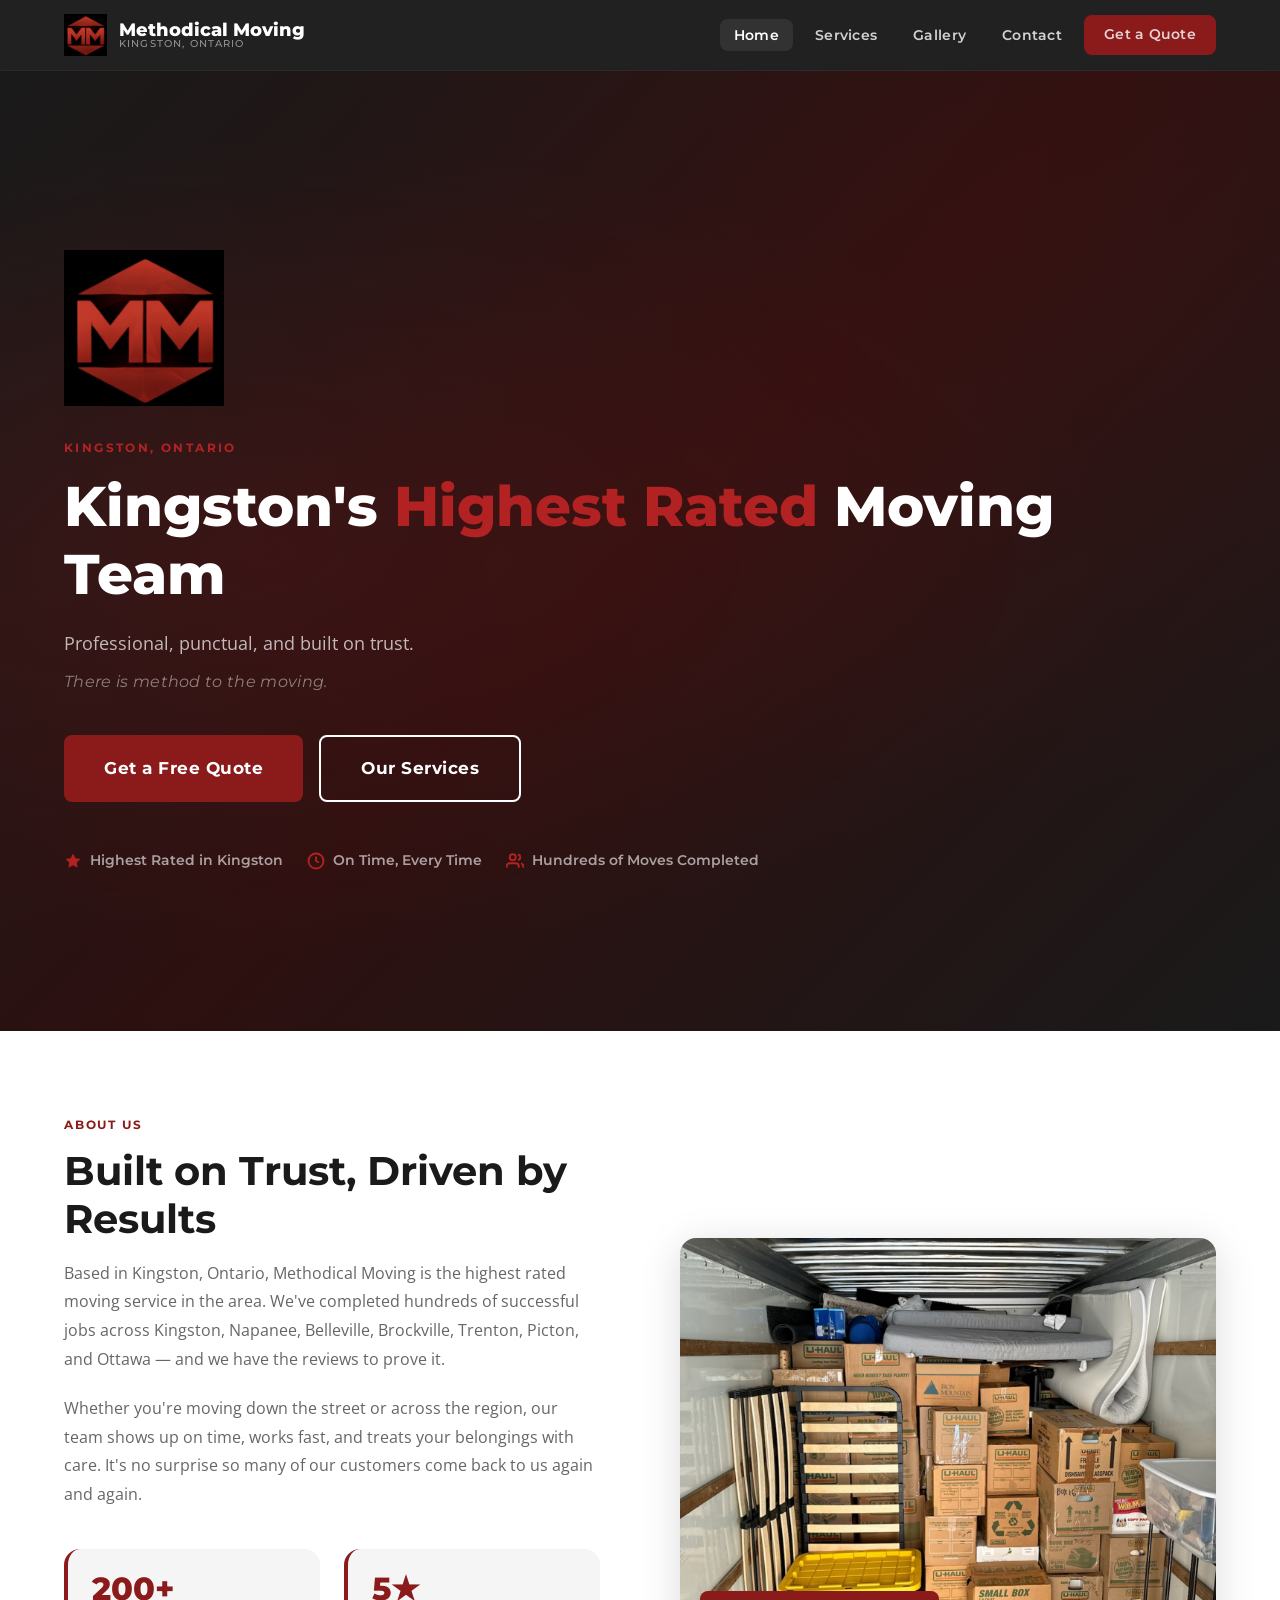
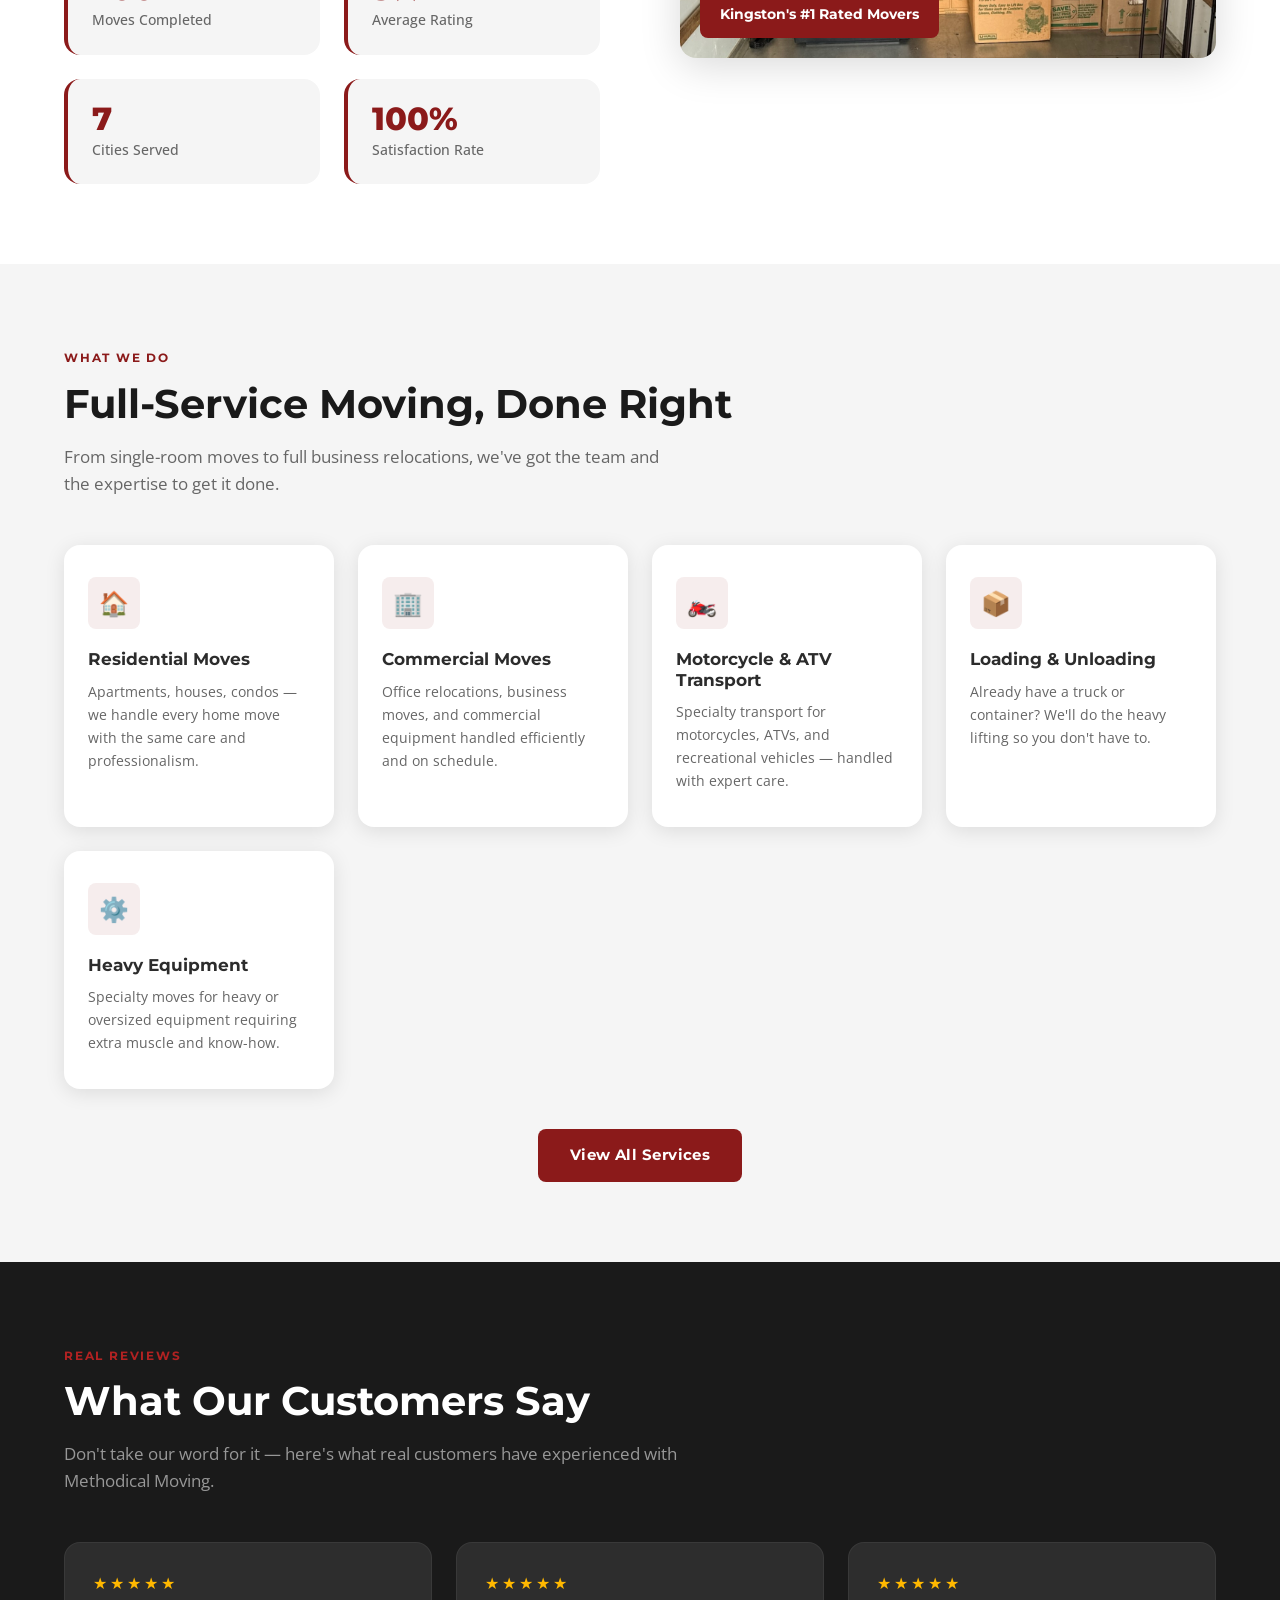
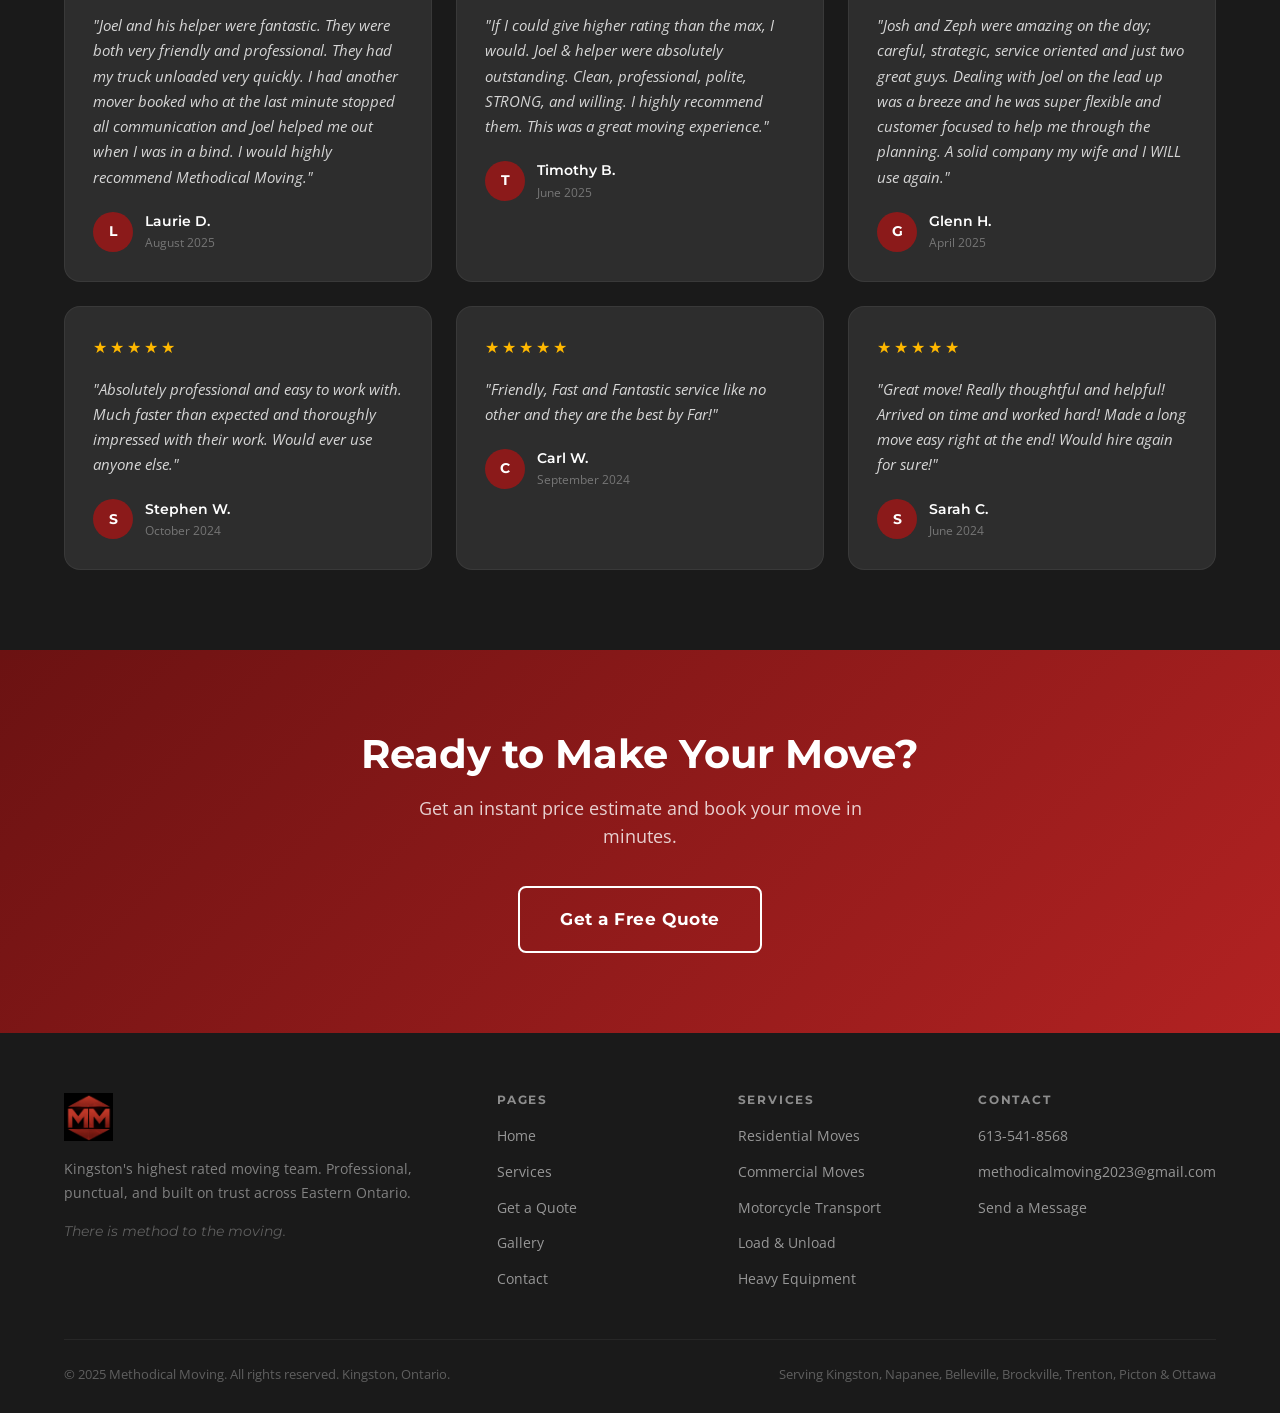
==== website/index.html @ 70279912 "add all project files" ====
<!DOCTYPE html>
<html lang="en">
<head>
  <meta charset="UTF-8" />
  <meta name="viewport" content="width=device-width, initial-scale=1.0" />
  <meta name="description" content="Methodical Moving — Kingston's highest rated moving team. Professional, punctual, and built on trust. Serving Kingston, Napanee, Belleville, Brockville, Trenton, Picton, and Ottawa." />
  <title>Methodical Moving — Kingston's Highest Rated Movers</title>
  <link rel="stylesheet" href="css/styles.css" />
  <link rel="icon" href="assets/logo.png" type="image/png" />
</head>
<body>

<!-- NAVBAR -->
<nav class="navbar">
  <div class="navbar-inner">
    <a href="index.html" class="navbar-logo">
      <img src="assets/logo.png" alt="Methodical Moving Logo" onerror="this.style.display='none'" />
      <div class="navbar-logo-text">
        Methodical Moving
        <span>Kingston, Ontario</span>
      </div>
    </a>
    <ul class="navbar-links">
      <li><a href="index.html">Home</a></li>
      <li><a href="services.html">Services</a></li>
      <li><a href="gallery.html">Gallery</a></li>
      <li><a href="contact.html">Contact</a></li>
      <li><a href="quote.html" class="btn btn-primary">Get a Quote</a></li>
    </ul>
    <button class="hamburger" id="hamburger" aria-label="Open menu" aria-expanded="false">
      <span></span><span></span><span></span>
    </button>
  </div>
  <nav class="mobile-nav" id="mobileNav">
    <a href="index.html">Home</a>
    <a href="services.html">Services</a>
    <a href="gallery.html">Gallery</a>
    <a href="contact.html">Contact</a>
    <a href="quote.html" class="btn btn-primary">Get a Free Quote</a>
  </nav>
</nav>

<div class="page-content">

  <!-- HERO -->
  <section class="hero">
    <div class="container">
      <div class="hero-inner">
        <div class="hero-content">
          <img src="assets/logo.png" alt="Methodical Moving" class="hero-logo" onerror="this.style.display='none'" />
          <p class="hero-eyebrow">Kingston, Ontario</p>
          <h1>Kingston's <em>Highest Rated</em> Moving Team</h1>
          <p class="hero-sub">Professional, punctual, and built on trust.</p>
          <p class="hero-slogan">There is method to the moving.</p>
          <div class="hero-actions">
            <a href="quote.html" class="btn btn-primary btn-lg">Get a Free Quote</a>
            <a href="services.html" class="btn btn-outline btn-lg">Our Services</a>
          </div>
          <div class="hero-badges">
            <div class="hero-badge">
              <svg width="18" height="18" viewBox="0 0 24 24" fill="currentColor"><path d="M12 2l3.09 6.26L22 9.27l-5 4.87 1.18 6.88L12 17.77l-6.18 3.25L7 14.14 2 9.27l6.91-1.01L12 2z"/></svg>
              Highest Rated in Kingston
            </div>
            <div class="hero-badge">
              <svg width="18" height="18" viewBox="0 0 24 24" fill="none" stroke="currentColor" stroke-width="2.5"><circle cx="12" cy="12" r="10"/><polyline points="12 6 12 12 16 14"/></svg>
              On Time, Every Time
            </div>
            <div class="hero-badge">
              <svg width="18" height="18" viewBox="0 0 24 24" fill="none" stroke="currentColor" stroke-width="2.5"><path d="M17 21v-2a4 4 0 0 0-4-4H5a4 4 0 0 0-4 4v2"/><circle cx="9" cy="7" r="4"/><path d="M23 21v-2a4 4 0 0 0-3-3.87"/><path d="M16 3.13a4 4 0 0 1 0 7.75"/></svg>
              Hundreds of Moves Completed
            </div>
          </div>
        </div>
      </div>
    </div>
  </section>

  <!-- ABOUT -->
  <section class="about">
    <div class="container">
      <div class="about-grid">
        <div>
          <p class="section-label">About Us</p>
          <h2 class="section-title">Built on Trust, Driven by Results</h2>
          <p style="color: var(--text-light); line-height: 1.8; margin-bottom: 20px;">
            Based in Kingston, Ontario, Methodical Moving is the highest rated moving service in the area. We've completed hundreds of successful jobs across Kingston, Napanee, Belleville, Brockville, Trenton, Picton, and Ottawa — and we have the reviews to prove it.
          </p>
          <p style="color: var(--text-light); line-height: 1.8;">
            Whether you're moving down the street or across the region, our team shows up on time, works fast, and treats your belongings with care. It's no surprise so many of our customers come back to us again and again.
          </p>
          <div class="about-stats">
            <div class="stat-card">
              <div class="stat-number">200+</div>
              <div class="stat-label">Moves Completed</div>
            </div>
            <div class="stat-card">
              <div class="stat-number">5★</div>
              <div class="stat-label">Average Rating</div>
            </div>
            <div class="stat-card">
              <div class="stat-number">7</div>
              <div class="stat-label">Cities Served</div>
            </div>
            <div class="stat-card">
              <div class="stat-number">100%</div>
              <div class="stat-label">Satisfaction Rate</div>
            </div>
          </div>
        </div>
        <div class="about-image-wrap">
          <img src="assets/reviews/Job Pictures/Organized Truck.jpg" alt="Methodical Moving team with organized truck" />
          <div class="about-image-badge">Kingston's #1 Rated Movers</div>
        </div>
      </div>
    </div>
  </section>

  <!-- SERVICES PREVIEW -->
  <section class="services-preview">
    <div class="container">
      <p class="section-label">What We Do</p>
      <h2 class="section-title">Full-Service Moving, Done Right</h2>
      <p class="section-subtitle">From single-room moves to full business relocations, we've got the team and the expertise to get it done.</p>
      <div class="services-grid">
        <div class="service-card">
          <div class="service-icon">🏠</div>
          <h3>Residential Moves</h3>
          <p>Apartments, houses, condos — we handle every home move with the same care and professionalism.</p>
        </div>
        <div class="service-card">
          <div class="service-icon">🏢</div>
          <h3>Commercial Moves</h3>
          <p>Office relocations, business moves, and commercial equipment handled efficiently and on schedule.</p>
        </div>
        <div class="service-card">
          <div class="service-icon">🏍️</div>
          <h3>Motorcycle & ATV Transport</h3>
          <p>Specialty transport for motorcycles, ATVs, and recreational vehicles — handled with expert care.</p>
        </div>
        <div class="service-card">
          <div class="service-icon">📦</div>
          <h3>Loading & Unloading</h3>
          <p>Already have a truck or container? We'll do the heavy lifting so you don't have to.</p>
        </div>
        <div class="service-card">
          <div class="service-icon">⚙️</div>
          <h3>Heavy Equipment</h3>
          <p>Specialty moves for heavy or oversized equipment requiring extra muscle and know-how.</p>
        </div>
      </div>
      <div style="text-align:center; margin-top: 40px;">
        <a href="services.html" class="btn btn-primary">View All Services</a>
      </div>
    </div>
  </section>

  <!-- TESTIMONIALS -->
  <section class="testimonials">
    <div class="container">
      <p class="section-label">Real Reviews</p>
      <h2 class="section-title">What Our Customers Say</h2>
      <p class="section-subtitle">Don't take our word for it — here's what real customers have experienced with Methodical Moving.</p>
      <div class="testimonials-grid">

        <div class="testimonial-card">
          <div class="stars"><span>★</span><span>★</span><span>★</span><span>★</span><span>★</span></div>
          <p class="testimonial-text">"Joel and his helper were fantastic. They were both very friendly and professional. They had my truck unloaded very quickly. I had another mover booked who at the last minute stopped all communication and Joel helped me out when I was in a bind. I would highly recommend Methodical Moving."</p>
          <div class="testimonial-author">
            <div class="author-avatar">L</div>
            <div>
              <div class="author-name">Laurie D.</div>
              <div class="author-date">August 2025</div>
            </div>
          </div>
        </div>

        <div class="testimonial-card">
          <div class="stars"><span>★</span><span>★</span><span>★</span><span>★</span><span>★</span></div>
          <p class="testimonial-text">"If I could give higher rating than the max, I would. Joel & helper were absolutely outstanding. Clean, professional, polite, STRONG, and willing. I highly recommend them. This was a great moving experience."</p>
          <div class="testimonial-author">
            <div class="author-avatar">T</div>
            <div>
              <div class="author-name">Timothy B.</div>
              <div class="author-date">June 2025</div>
            </div>
          </div>
        </div>

        <div class="testimonial-card">
          <div class="stars"><span>★</span><span>★</span><span>★</span><span>★</span><span>★</span></div>
          <p class="testimonial-text">"Josh and Zeph were amazing on the day; careful, strategic, service oriented and just two great guys. Dealing with Joel on the lead up was a breeze and he was super flexible and customer focused to help me through the planning. A solid company my wife and I WILL use again."</p>
          <div class="testimonial-author">
            <div class="author-avatar">G</div>
            <div>
              <div class="author-name">Glenn H.</div>
              <div class="author-date">April 2025</div>
            </div>
          </div>
        </div>

        <div class="testimonial-card">
          <div class="stars"><span>★</span><span>★</span><span>★</span><span>★</span><span>★</span></div>
          <p class="testimonial-text">"Absolutely professional and easy to work with. Much faster than expected and thoroughly impressed with their work. Would ever use anyone else."</p>
          <div class="testimonial-author">
            <div class="author-avatar">S</div>
            <div>
              <div class="author-name">Stephen W.</div>
              <div class="author-date">October 2024</div>
            </div>
          </div>
        </div>

        <div class="testimonial-card">
          <div class="stars"><span>★</span><span>★</span><span>★</span><span>★</span><span>★</span></div>
          <p class="testimonial-text">"Friendly, Fast and Fantastic service like no other and they are the best by Far!"</p>
          <div class="testimonial-author">
            <div class="author-avatar">C</div>
            <div>
              <div class="author-name">Carl W.</div>
              <div class="author-date">September 2024</div>
            </div>
          </div>
        </div>

        <div class="testimonial-card">
          <div class="stars"><span>★</span><span>★</span><span>★</span><span>★</span><span>★</span></div>
          <p class="testimonial-text">"Great move! Really thoughtful and helpful! Arrived on time and worked hard! Made a long move easy right at the end! Would hire again for sure!"</p>
          <div class="testimonial-author">
            <div class="author-avatar">S</div>
            <div>
              <div class="author-name">Sarah C.</div>
              <div class="author-date">June 2024</div>
            </div>
          </div>
        </div>

      </div>
    </div>
  </section>

  <!-- CTA -->
  <section class="cta-banner">
    <div class="container">
      <h2>Ready to Make Your Move?</h2>
      <p>Get an instant price estimate and book your move in minutes.</p>
      <a href="quote.html" class="btn btn-outline btn-lg">Get a Free Quote</a>
    </div>
  </section>

</div><!-- end page-content -->

<!-- FOOTER -->
<footer class="footer">
  <div class="container">
    <div class="footer-grid">
      <div class="footer-brand">
        <img src="assets/logo.png" alt="Methodical Moving" onerror="this.style.display='none'" />
        <p>Kingston's highest rated moving team. Professional, punctual, and built on trust across Eastern Ontario.</p>
        <div class="footer-slogan">There is method to the moving.</div>
      </div>
      <div class="footer-col">
        <h4>Pages</h4>
        <ul>
          <li><a href="index.html">Home</a></li>
          <li><a href="services.html">Services</a></li>
          <li><a href="quote.html">Get a Quote</a></li>
          <li><a href="gallery.html">Gallery</a></li>
          <li><a href="contact.html">Contact</a></li>
        </ul>
      </div>
      <div class="footer-col">
        <h4>Services</h4>
        <ul>
          <li><a href="services.html">Residential Moves</a></li>
          <li><a href="services.html">Commercial Moves</a></li>
          <li><a href="services.html">Motorcycle Transport</a></li>
          <li><a href="services.html">Load & Unload</a></li>
          <li><a href="services.html">Heavy Equipment</a></li>
        </ul>
      </div>
      <div class="footer-col">
        <h4>Contact</h4>
        <ul>
          <li><a href="tel:6135418568">613-541-8568</a></li>
          <li><a href="mailto:methodicalmoving2023@gmail.com">methodicalmoving2023@gmail.com</a></li>
          <li><a href="contact.html">Send a Message</a></li>
        </ul>
      </div>
    </div>
    <div class="footer-bottom">
      <p>&copy; 2025 Methodical Moving. All rights reserved. Kingston, Ontario.</p>
      <p>Serving Kingston, Napanee, Belleville, Brockville, Trenton, Picton &amp; Ottawa</p>
    </div>
  </div>
</footer>

<script src="js/main.js"></script>
</body>
</html>
---- website/css/styles.css ----
/* ===========================
   METHODICAL MOVING — STYLES
   =========================== */

@import url('https://fonts.googleapis.com/css2?family=Montserrat:wght@400;600;700;800&family=Open+Sans:wght@400;500;600&display=swap');

:root {
  --primary:       #8B1A1A;
  --primary-light: #B22222;
  --primary-dark:  #6B1212;
  --dark:          #1a1a1a;
  --dark-mid:      #2d2d2d;
  --light:         #f5f5f5;
  --white:         #ffffff;
  --text:          #2c2c2c;
  --text-light:    #666666;
  --border:        #e0e0e0;
  --shadow:        0 4px 20px rgba(0,0,0,0.10);
  --shadow-lg:     0 8px 40px rgba(0,0,0,0.15);
  --radius:        8px;
  --radius-lg:     16px;
  --transition:    0.25s ease;
  --max-width:     1200px;
}

/* RESET */
*, *::before, *::after { box-sizing: border-box; margin: 0; padding: 0; }
html { scroll-behavior: smooth; }
body {
  font-family: 'Open Sans', sans-serif;
  color: var(--text);
  background: var(--white);
  line-height: 1.6;
  -webkit-font-smoothing: antialiased;
}
img { max-width: 100%; height: auto; display: block; }
a { text-decoration: none; color: inherit; }
ul { list-style: none; }
button { cursor: pointer; border: none; background: none; font-family: inherit; }

/* TYPOGRAPHY */
h1, h2, h3, h4 {
  font-family: 'Montserrat', sans-serif;
  font-weight: 700;
  line-height: 1.2;
}
h1 { font-size: clamp(2rem, 5vw, 3.5rem); }
h2 { font-size: clamp(1.6rem, 3.5vw, 2.5rem); }
h3 { font-size: clamp(1.1rem, 2vw, 1.4rem); }

/* LAYOUT */
.container {
  max-width: var(--max-width);
  margin: 0 auto;
  padding: 0 24px;
}
section { padding: 80px 0; }
.section-label {
  display: inline-block;
  font-family: 'Montserrat', sans-serif;
  font-size: 0.75rem;
  font-weight: 700;
  letter-spacing: 0.15em;
  text-transform: uppercase;
  color: var(--primary);
  margin-bottom: 12px;
}
.section-title {
  margin-bottom: 16px;
  color: var(--dark);
}
.section-subtitle {
  font-size: 1.05rem;
  color: var(--text-light);
  max-width: 620px;
  margin-bottom: 48px;
}

/* BUTTONS */
.btn {
  display: inline-flex;
  align-items: center;
  gap: 8px;
  padding: 14px 32px;
  border-radius: var(--radius);
  font-family: 'Montserrat', sans-serif;
  font-size: 0.95rem;
  font-weight: 700;
  letter-spacing: 0.03em;
  transition: all var(--transition);
}
.btn-primary {
  background: var(--primary);
  color: var(--white);
}
.btn-primary:hover {
  background: var(--primary-light);
  transform: translateY(-2px);
  box-shadow: 0 6px 20px rgba(139,26,26,0.4);
}
.btn-outline {
  border: 2px solid var(--white);
  color: var(--white);
}
.btn-outline:hover {
  background: var(--white);
  color: var(--primary);
}
.btn-dark {
  background: var(--dark);
  color: var(--white);
}
.btn-dark:hover {
  background: var(--dark-mid);
  transform: translateY(-2px);
}
.btn-lg { padding: 18px 40px; font-size: 1.05rem; }

/* ===========================
   NAVBAR
   =========================== */
.navbar {
  position: fixed;
  top: 0; left: 0; right: 0;
  z-index: 1000;
  background: rgba(26,26,26,0.97);
  backdrop-filter: blur(12px);
  border-bottom: 1px solid rgba(255,255,255,0.06);
  transition: all var(--transition);
}
.navbar-inner {
  display: flex;
  align-items: center;
  justify-content: space-between;
  height: 70px;
  max-width: var(--max-width);
  margin: 0 auto;
  padding: 0 24px;
}
.navbar-logo {
  display: flex;
  align-items: center;
  gap: 12px;
}
.navbar-logo img {
  height: 42px;
  width: auto;
}
.navbar-logo-text {
  font-family: 'Montserrat', sans-serif;
  font-weight: 800;
  font-size: 1.1rem;
  color: var(--white);
  line-height: 1.1;
}
.navbar-logo-text span {
  display: block;
  font-size: 0.6rem;
  font-weight: 500;
  letter-spacing: 0.12em;
  text-transform: uppercase;
  color: rgba(255,255,255,0.5);
}
.navbar-links {
  display: flex;
  align-items: center;
  gap: 8px;
}
.navbar-links a {
  font-family: 'Montserrat', sans-serif;
  font-size: 0.85rem;
  font-weight: 600;
  color: rgba(255,255,255,0.8);
  padding: 8px 14px;
  border-radius: var(--radius);
  transition: all var(--transition);
  letter-spacing: 0.02em;
}
.navbar-links a:hover,
.navbar-links a.active {
  color: var(--white);
  background: rgba(255,255,255,0.08);
}
.navbar-links .btn-primary {
  padding: 9px 20px;
  font-size: 0.85rem;
}
.navbar-links .btn-primary:hover {
  transform: none;
}
.hamburger {
  display: none;
  flex-direction: column;
  gap: 5px;
  padding: 6px;
  border-radius: var(--radius);
  transition: background var(--transition);
}
.hamburger:hover { background: rgba(255,255,255,0.08); }
.hamburger span {
  display: block;
  width: 24px;
  height: 2px;
  background: var(--white);
  border-radius: 2px;
  transition: all var(--transition);
}
.hamburger.open span:nth-child(1) { transform: translateY(7px) rotate(45deg); }
.hamburger.open span:nth-child(2) { opacity: 0; }
.hamburger.open span:nth-child(3) { transform: translateY(-7px) rotate(-45deg); }

/* Mobile Nav */
.mobile-nav {
  display: none;
  flex-direction: column;
  background: var(--dark-mid);
  border-top: 1px solid rgba(255,255,255,0.08);
  padding: 16px 24px;
  gap: 4px;
}
.mobile-nav.open { display: flex; }
.mobile-nav a {
  font-family: 'Montserrat', sans-serif;
  font-size: 0.95rem;
  font-weight: 600;
  color: rgba(255,255,255,0.85);
  padding: 12px 16px;
  border-radius: var(--radius);
  transition: all var(--transition);
}
.mobile-nav a:hover { background: rgba(255,255,255,0.08); color: var(--white); }
.mobile-nav .btn-primary {
  margin-top: 8px;
  text-align: center;
  padding: 14px;
  justify-content: center;
}

/* Page offset for fixed nav */
.page-content { padding-top: 70px; }

/* ===========================
   HERO
   =========================== */
.hero {
  min-height: 100vh;
  background: linear-gradient(135deg, #1a1a1a 0%, #2d1010 50%, #1a1a1a 100%);
  display: flex;
  align-items: center;
  position: relative;
  overflow: hidden;
}
.hero::before {
  content: '';
  position: absolute;
  inset: 0;
  background:
    radial-gradient(ellipse at 20% 50%, rgba(139,26,26,0.2) 0%, transparent 60%),
    radial-gradient(ellipse at 80% 20%, rgba(139,26,26,0.1) 0%, transparent 50%);
}
.hero-inner {
  position: relative;
  z-index: 1;
  display: flex;
  align-items: center;
  gap: 60px;
  padding: 100px 0 80px;
}
.hero-content { flex: 1; }
.hero-logo {
  width: 160px;
  margin-bottom: 32px;
}
.hero-eyebrow {
  font-family: 'Montserrat', sans-serif;
  font-size: 0.75rem;
  font-weight: 700;
  letter-spacing: 0.2em;
  text-transform: uppercase;
  color: var(--primary-light);
  margin-bottom: 16px;
}
.hero h1 {
  color: var(--white);
  margin-bottom: 20px;
  font-weight: 800;
}
.hero h1 em {
  font-style: normal;
  color: var(--primary-light);
}
.hero-sub {
  font-size: 1.15rem;
  color: rgba(255,255,255,0.7);
  margin-bottom: 12px;
}
.hero-slogan {
  font-family: 'Montserrat', sans-serif;
  font-size: 1rem;
  font-style: italic;
  color: rgba(255,255,255,0.45);
  margin-bottom: 40px;
  letter-spacing: 0.02em;
}
.hero-actions {
  display: flex;
  gap: 16px;
  flex-wrap: wrap;
}
.hero-badges {
  display: flex;
  gap: 24px;
  margin-top: 48px;
  flex-wrap: wrap;
}
.hero-badge {
  display: flex;
  align-items: center;
  gap: 8px;
  color: rgba(255,255,255,0.6);
  font-size: 0.85rem;
  font-family: 'Montserrat', sans-serif;
  font-weight: 600;
}
.hero-badge svg { color: var(--primary-light); }

/* ===========================
   ABOUT
   =========================== */
.about { background: var(--white); }
.about-grid {
  display: grid;
  grid-template-columns: 1fr 1fr;
  gap: 80px;
  align-items: center;
}
.about-stats {
  display: grid;
  grid-template-columns: 1fr 1fr;
  gap: 24px;
  margin-top: 40px;
}
.stat-card {
  background: var(--light);
  border-radius: var(--radius-lg);
  padding: 24px;
  border-left: 4px solid var(--primary);
}
.stat-number {
  font-family: 'Montserrat', sans-serif;
  font-size: 2rem;
  font-weight: 800;
  color: var(--primary);
  line-height: 1;
  margin-bottom: 4px;
}
.stat-label {
  font-size: 0.85rem;
  color: var(--text-light);
  font-weight: 500;
}
.about-image-wrap {
  position: relative;
  border-radius: var(--radius-lg);
  overflow: hidden;
  box-shadow: var(--shadow-lg);
}
.about-image-wrap img {
  width: 100%;
  height: 420px;
  object-fit: cover;
}
.about-image-badge {
  position: absolute;
  bottom: 20px;
  left: 20px;
  background: var(--primary);
  color: var(--white);
  padding: 12px 20px;
  border-radius: var(--radius);
  font-family: 'Montserrat', sans-serif;
  font-weight: 700;
  font-size: 0.9rem;
}

/* ===========================
   SERVICES PREVIEW
   =========================== */
.services-preview { background: var(--light); }
.services-grid {
  display: grid;
  grid-template-columns: repeat(auto-fit, minmax(220px, 1fr));
  gap: 24px;
}
.service-card {
  background: var(--white);
  border-radius: var(--radius-lg);
  padding: 32px 24px;
  box-shadow: var(--shadow);
  transition: all var(--transition);
  border-bottom: 3px solid transparent;
}
.service-card:hover {
  transform: translateY(-6px);
  box-shadow: var(--shadow-lg);
  border-bottom-color: var(--primary);
}
.service-icon {
  width: 52px;
  height: 52px;
  background: rgba(139,26,26,0.08);
  border-radius: var(--radius);
  display: flex;
  align-items: center;
  justify-content: center;
  margin-bottom: 20px;
  color: var(--primary);
  font-size: 1.5rem;
}
.service-card h3 {
  margin-bottom: 10px;
  font-size: 1.05rem;
}
.service-card p {
  font-size: 0.9rem;
  color: var(--text-light);
  line-height: 1.6;
}

/* ===========================
   TESTIMONIALS
   =========================== */
.testimonials { background: var(--dark); }
.testimonials .section-label { color: var(--primary-light); }
.testimonials .section-title { color: var(--white); }
.testimonials .section-subtitle { color: rgba(255,255,255,0.55); }
.testimonials-grid {
  display: grid;
  grid-template-columns: repeat(auto-fit, minmax(300px, 1fr));
  gap: 24px;
}
.testimonial-card {
  background: var(--dark-mid);
  border-radius: var(--radius-lg);
  padding: 28px;
  border: 1px solid rgba(255,255,255,0.06);
  transition: all var(--transition);
}
.testimonial-card:hover {
  border-color: rgba(139,26,26,0.4);
  transform: translateY(-4px);
}
.stars {
  display: flex;
  gap: 3px;
  margin-bottom: 16px;
}
.stars span { color: #FFB800; font-size: 1rem; }
.testimonial-text {
  color: rgba(255,255,255,0.8);
  font-size: 0.93rem;
  line-height: 1.7;
  margin-bottom: 20px;
  font-style: italic;
}
.testimonial-author {
  display: flex;
  align-items: center;
  gap: 12px;
}
.author-avatar {
  width: 40px;
  height: 40px;
  border-radius: 50%;
  background: var(--primary);
  display: flex;
  align-items: center;
  justify-content: center;
  font-family: 'Montserrat', sans-serif;
  font-weight: 700;
  font-size: 0.9rem;
  color: var(--white);
  flex-shrink: 0;
}
.author-name {
  font-family: 'Montserrat', sans-serif;
  font-weight: 600;
  font-size: 0.9rem;
  color: var(--white);
}
.author-date {
  font-size: 0.78rem;
  color: rgba(255,255,255,0.35);
}

/* ===========================
   CTA BANNER
   =========================== */
.cta-banner {
  background: linear-gradient(135deg, var(--primary-dark), var(--primary-light));
  padding: 80px 0;
  text-align: center;
}
.cta-banner h2 {
  color: var(--white);
  margin-bottom: 16px;
}
.cta-banner p {
  color: rgba(255,255,255,0.8);
  font-size: 1.1rem;
  margin-bottom: 36px;
  max-width: 520px;
  margin-left: auto;
  margin-right: auto;
}

/* ===========================
   SERVICES PAGE
   =========================== */
.page-hero {
  background: linear-gradient(135deg, #1a1a1a 0%, #2d1010 100%);
  padding: 100px 0 80px;
  text-align: center;
}
.page-hero h1 { color: var(--white); margin-bottom: 16px; }
.page-hero p {
  color: rgba(255,255,255,0.65);
  font-size: 1.1rem;
  max-width: 540px;
  margin: 0 auto;
}

.services-full { background: var(--white); }
.service-row {
  display: grid;
  grid-template-columns: 80px 1fr;
  gap: 28px;
  padding: 36px 0;
  border-bottom: 1px solid var(--border);
  align-items: start;
}
.service-row:last-child { border-bottom: none; }
.service-row-icon {
  width: 64px;
  height: 64px;
  background: rgba(139,26,26,0.08);
  border-radius: var(--radius-lg);
  display: flex;
  align-items: center;
  justify-content: center;
  font-size: 1.8rem;
  flex-shrink: 0;
  color: var(--primary);
}
.service-row-content h3 {
  font-size: 1.3rem;
  margin-bottom: 10px;
  color: var(--dark);
}
.service-row-content p {
  color: var(--text-light);
  line-height: 1.7;
  margin-bottom: 14px;
}
.service-tags {
  display: flex;
  flex-wrap: wrap;
  gap: 8px;
}
.service-tag {
  background: var(--light);
  color: var(--text-light);
  font-size: 0.78rem;
  font-weight: 600;
  padding: 4px 12px;
  border-radius: 20px;
  font-family: 'Montserrat', sans-serif;
}
.service-areas {
  background: var(--light);
  border-radius: var(--radius-lg);
  padding: 32px;
  margin-top: 48px;
}
.service-areas h3 {
  margin-bottom: 16px;
  color: var(--dark);
}
.area-pills {
  display: flex;
  flex-wrap: wrap;
  gap: 10px;
}
.area-pill {
  background: var(--white);
  border: 1.5px solid var(--border);
  border-radius: 30px;
  padding: 8px 20px;
  font-family: 'Montserrat', sans-serif;
  font-size: 0.85rem;
  font-weight: 600;
  color: var(--text);
  display: flex;
  align-items: center;
  gap: 6px;
}
.area-pill::before {
  content: '📍';
  font-size: 0.8rem;
}

/* ===========================
   QUOTE CALCULATOR
   =========================== */
.quote-section { background: var(--light); }
.quote-card {
  background: var(--white);
  border-radius: var(--radius-lg);
  box-shadow: var(--shadow-lg);
  padding: 48px;
  max-width: 780px;
  margin: 0 auto;
}
.quote-step { margin-bottom: 40px; }
.quote-step-label {
  font-family: 'Montserrat', sans-serif;
  font-size: 0.7rem;
  font-weight: 700;
  text-transform: uppercase;
  letter-spacing: 0.15em;
  color: var(--primary);
  margin-bottom: 8px;
}
.quote-step h3 {
  font-size: 1.15rem;
  margin-bottom: 20px;
  color: var(--dark);
}
.city-grid {
  display: grid;
  grid-template-columns: repeat(auto-fill, minmax(130px, 1fr));
  gap: 10px;
}
.city-btn {
  padding: 14px 10px;
  border-radius: var(--radius);
  border: 2px solid var(--border);
  background: var(--white);
  font-family: 'Montserrat', sans-serif;
  font-size: 0.88rem;
  font-weight: 600;
  color: var(--text);
  text-align: center;
  transition: all var(--transition);
  cursor: pointer;
}
.city-btn:hover {
  border-color: var(--primary);
  color: var(--primary);
}
.city-btn.selected {
  border-color: var(--primary);
  background: var(--primary);
  color: var(--white);
}
.helpers-grid {
  display: grid;
  grid-template-columns: repeat(4, 1fr);
  gap: 10px;
}
.helper-btn {
  padding: 18px 10px;
  border-radius: var(--radius);
  border: 2px solid var(--border);
  background: var(--white);
  font-family: 'Montserrat', sans-serif;
  font-weight: 700;
  font-size: 1.3rem;
  color: var(--text);
  text-align: center;
  transition: all var(--transition);
  cursor: pointer;
}
.helper-btn span {
  display: block;
  font-size: 0.7rem;
  font-weight: 600;
  color: var(--text-light);
  margin-top: 4px;
}
.helper-btn:hover {
  border-color: var(--primary);
  color: var(--primary);
}
.helper-btn.selected {
  border-color: var(--primary);
  background: var(--primary);
  color: var(--white);
}
.helper-btn.selected span { color: rgba(255,255,255,0.7); }

/* Slider */
.slider-wrap { position: relative; }
.hours-slider {
  width: 100%;
  -webkit-appearance: none;
  height: 6px;
  border-radius: 3px;
  background: var(--border);
  outline: none;
  cursor: pointer;
  margin: 16px 0;
}
.hours-slider::-webkit-slider-thumb {
  -webkit-appearance: none;
  width: 24px;
  height: 24px;
  border-radius: 50%;
  background: var(--primary);
  cursor: pointer;
  box-shadow: 0 2px 8px rgba(139,26,26,0.4);
  transition: transform var(--transition);
}
.hours-slider::-webkit-slider-thumb:hover { transform: scale(1.2); }
.slider-labels {
  display: flex;
  justify-content: space-between;
  font-size: 0.78rem;
  color: var(--text-light);
  font-family: 'Montserrat', sans-serif;
  font-weight: 600;
}
.hours-display {
  text-align: center;
  font-family: 'Montserrat', sans-serif;
  font-size: 1.8rem;
  font-weight: 800;
  color: var(--primary);
  margin-bottom: 8px;
}
.hours-display span { font-size: 1rem; font-weight: 600; color: var(--text-light); }

/* Price Display */
.price-display {
  background: linear-gradient(135deg, var(--dark), var(--dark-mid));
  border-radius: var(--radius-lg);
  padding: 36px;
  text-align: center;
  margin-bottom: 32px;
}
.price-label {
  font-family: 'Montserrat', sans-serif;
  font-size: 0.75rem;
  font-weight: 700;
  letter-spacing: 0.15em;
  text-transform: uppercase;
  color: rgba(255,255,255,0.5);
  margin-bottom: 12px;
}
.price-amount {
  font-family: 'Montserrat', sans-serif;
  font-size: clamp(3rem, 8vw, 4.5rem);
  font-weight: 800;
  color: var(--white);
  line-height: 1;
  margin-bottom: 8px;
  transition: all 0.3s ease;
}
.price-placeholder {
  font-family: 'Montserrat', sans-serif;
  font-size: 1.2rem;
  color: rgba(255,255,255,0.35);
  font-style: italic;
}
.price-breakdown {
  font-size: 0.83rem;
  color: rgba(255,255,255,0.45);
  margin-top: 8px;
}
.price-note {
  background: rgba(139,26,26,0.08);
  border-left: 3px solid var(--primary);
  border-radius: 0 var(--radius) var(--radius) 0;
  padding: 14px 18px;
  font-size: 0.88rem;
  color: var(--text-light);
  margin-bottom: 40px;
  line-height: 1.6;
}

/* Booking Form */
.booking-form { border-top: 1px solid var(--border); padding-top: 40px; }
.booking-form h3 {
  margin-bottom: 8px;
  color: var(--dark);
}
.booking-form .form-sub {
  color: var(--text-light);
  font-size: 0.9rem;
  margin-bottom: 28px;
}
.form-grid {
  display: grid;
  grid-template-columns: 1fr 1fr;
  gap: 16px;
}
.form-group { display: flex; flex-direction: column; gap: 6px; }
.form-group.full { grid-column: 1 / -1; }
.form-group label {
  font-family: 'Montserrat', sans-serif;
  font-size: 0.8rem;
  font-weight: 700;
  color: var(--text);
  letter-spacing: 0.03em;
}
.form-group input,
.form-group select,
.form-group textarea {
  padding: 12px 16px;
  border: 1.5px solid var(--border);
  border-radius: var(--radius);
  font-family: 'Open Sans', sans-serif;
  font-size: 0.95rem;
  color: var(--text);
  background: var(--white);
  transition: border-color var(--transition);
  outline: none;
}
.form-group input:focus,
.form-group select:focus,
.form-group textarea:focus {
  border-color: var(--primary);
  box-shadow: 0 0 0 3px rgba(139,26,26,0.08);
}
.form-group textarea { min-height: 100px; resize: vertical; }
.form-submit {
  margin-top: 24px;
  text-align: center;
}
.form-submit .btn {
  width: 100%;
  justify-content: center;
  padding: 16px;
  font-size: 1rem;
}

/* Payment success */
.payment-info {
  display: none;
  background: linear-gradient(135deg, #0d4a0d, #1a6b1a);
  border-radius: var(--radius-lg);
  padding: 36px;
  text-align: center;
  margin-top: 24px;
}
.payment-info.show { display: block; }
.payment-info h3 {
  color: var(--white);
  font-size: 1.4rem;
  margin-bottom: 12px;
}
.payment-info p {
  color: rgba(255,255,255,0.85);
  margin-bottom: 20px;
  line-height: 1.6;
}
.payment-method {
  background: rgba(255,255,255,0.1);
  border-radius: var(--radius);
  padding: 16px 24px;
  display: inline-block;
  color: var(--white);
  font-family: 'Montserrat', sans-serif;
  font-weight: 600;
  font-size: 0.95rem;
}

/* ===========================
   GALLERY
   =========================== */
.gallery-section { background: var(--white); }
.gallery-grid {
  display: grid;
  grid-template-columns: repeat(auto-fill, minmax(280px, 1fr));
  gap: 20px;
}
.gallery-item {
  border-radius: var(--radius-lg);
  overflow: hidden;
  box-shadow: var(--shadow);
  transition: all var(--transition);
  position: relative;
  background: var(--light);
}
.gallery-item:hover {
  transform: translateY(-6px);
  box-shadow: var(--shadow-lg);
}
.gallery-item img {
  width: 100%;
  height: 240px;
  object-fit: cover;
  transition: transform 0.4s ease;
}
.gallery-item:hover img { transform: scale(1.05); }
.gallery-caption {
  padding: 14px 16px;
  font-family: 'Montserrat', sans-serif;
  font-size: 0.85rem;
  font-weight: 600;
  color: var(--text);
}

/* ===========================
   CONTACT
   =========================== */
.contact-section { background: var(--white); }
.contact-grid {
  display: grid;
  grid-template-columns: 1fr 1.4fr;
  gap: 60px;
  align-items: start;
}
.contact-info h2 { margin-bottom: 16px; color: var(--dark); }
.contact-info p {
  color: var(--text-light);
  margin-bottom: 36px;
  line-height: 1.7;
}
.contact-items { display: flex; flex-direction: column; gap: 20px; }
.contact-item {
  display: flex;
  gap: 16px;
  align-items: flex-start;
}
.contact-icon {
  width: 44px;
  height: 44px;
  border-radius: var(--radius);
  background: rgba(139,26,26,0.08);
  display: flex;
  align-items: center;
  justify-content: center;
  font-size: 1.1rem;
  flex-shrink: 0;
  color: var(--primary);
}
.contact-item-label {
  font-family: 'Montserrat', sans-serif;
  font-size: 0.75rem;
  font-weight: 700;
  text-transform: uppercase;
  letter-spacing: 0.1em;
  color: var(--text-light);
  margin-bottom: 4px;
}
.contact-item-value {
  font-size: 0.95rem;
  color: var(--text);
  font-weight: 500;
}
.contact-item-value a:hover { color: var(--primary); }
.contact-areas {
  display: flex;
  flex-wrap: wrap;
  gap: 6px;
  margin-top: 4px;
}
.contact-area-tag {
  background: var(--light);
  padding: 3px 10px;
  border-radius: 20px;
  font-size: 0.78rem;
  color: var(--text-light);
  font-weight: 500;
}
.contact-form-card {
  background: var(--white);
  border-radius: var(--radius-lg);
  box-shadow: var(--shadow-lg);
  padding: 40px;
  border: 1px solid var(--border);
}
.contact-form-card h3 { margin-bottom: 24px; color: var(--dark); }
.contact-success {
  display: none;
  text-align: center;
  padding: 40px 20px;
}
.contact-success.show { display: block; }
.contact-success h3 { color: var(--primary); margin-bottom: 12px; }
.contact-success p { color: var(--text-light); }

/* ===========================
   FOOTER
   =========================== */
.footer {
  background: var(--dark);
  padding: 60px 0 28px;
}
.footer-grid {
  display: grid;
  grid-template-columns: 2fr 1fr 1fr 1fr;
  gap: 48px;
  margin-bottom: 48px;
}
.footer-brand img { height: 48px; margin-bottom: 16px; }
.footer-brand p {
  color: rgba(255,255,255,0.45);
  font-size: 0.88rem;
  line-height: 1.7;
  margin-bottom: 16px;
}
.footer-slogan {
  font-family: 'Montserrat', sans-serif;
  font-style: italic;
  font-size: 0.85rem;
  color: rgba(255,255,255,0.3);
}
.footer-col h4 {
  font-family: 'Montserrat', sans-serif;
  font-size: 0.75rem;
  font-weight: 700;
  letter-spacing: 0.15em;
  text-transform: uppercase;
  color: rgba(255,255,255,0.5);
  margin-bottom: 16px;
}
.footer-col ul { display: flex; flex-direction: column; gap: 10px; }
.footer-col ul a {
  font-size: 0.88rem;
  color: rgba(255,255,255,0.55);
  transition: color var(--transition);
}
.footer-col ul a:hover { color: var(--white); }
.footer-bottom {
  border-top: 1px solid rgba(255,255,255,0.06);
  padding-top: 24px;
  display: flex;
  justify-content: space-between;
  align-items: center;
  flex-wrap: wrap;
  gap: 12px;
}
.footer-bottom p {
  font-size: 0.8rem;
  color: rgba(255,255,255,0.3);
}

/* ===========================
   UTILITIES
   =========================== */
.text-center { text-align: center; }
.text-center .section-subtitle { margin-left: auto; margin-right: auto; }

/* ===========================
   RESPONSIVE
   =========================== */
@media (max-width: 900px) {
  section { padding: 60px 0; }
  .hero-inner { flex-direction: column; text-align: center; padding: 80px 0 60px; }
  .hero-actions { justify-content: center; }
  .hero-badges { justify-content: center; }
  .hero-logo { margin: 0 auto 24px; }
  .about-grid { grid-template-columns: 1fr; gap: 40px; }
  .about-image-wrap { order: -1; }
  .about-image-wrap img { height: 300px; }
  .contact-grid { grid-template-columns: 1fr; gap: 40px; }
  .footer-grid { grid-template-columns: 1fr 1fr; gap: 32px; }
  .form-grid { grid-template-columns: 1fr; }
  .quote-card { padding: 32px 24px; }
  .helpers-grid { grid-template-columns: repeat(2, 1fr); }
}

@media (max-width: 640px) {
  .navbar-links { display: none; }
  .hamburger { display: flex; }
  section { padding: 48px 0; }
  .services-grid { grid-template-columns: 1fr; }
  .testimonials-grid { grid-template-columns: 1fr; }
  .gallery-grid { grid-template-columns: repeat(2, 1fr); gap: 12px; }
  .gallery-item img { height: 160px; }
  .footer-grid { grid-template-columns: 1fr; gap: 28px; }
  .footer-bottom { flex-direction: column; text-align: center; }
  .city-grid { grid-template-columns: repeat(2, 1fr); }
  .helpers-grid { grid-template-columns: repeat(2, 1fr); }
  .price-amount { font-size: 3rem; }
  .about-stats { grid-template-columns: 1fr; }
}
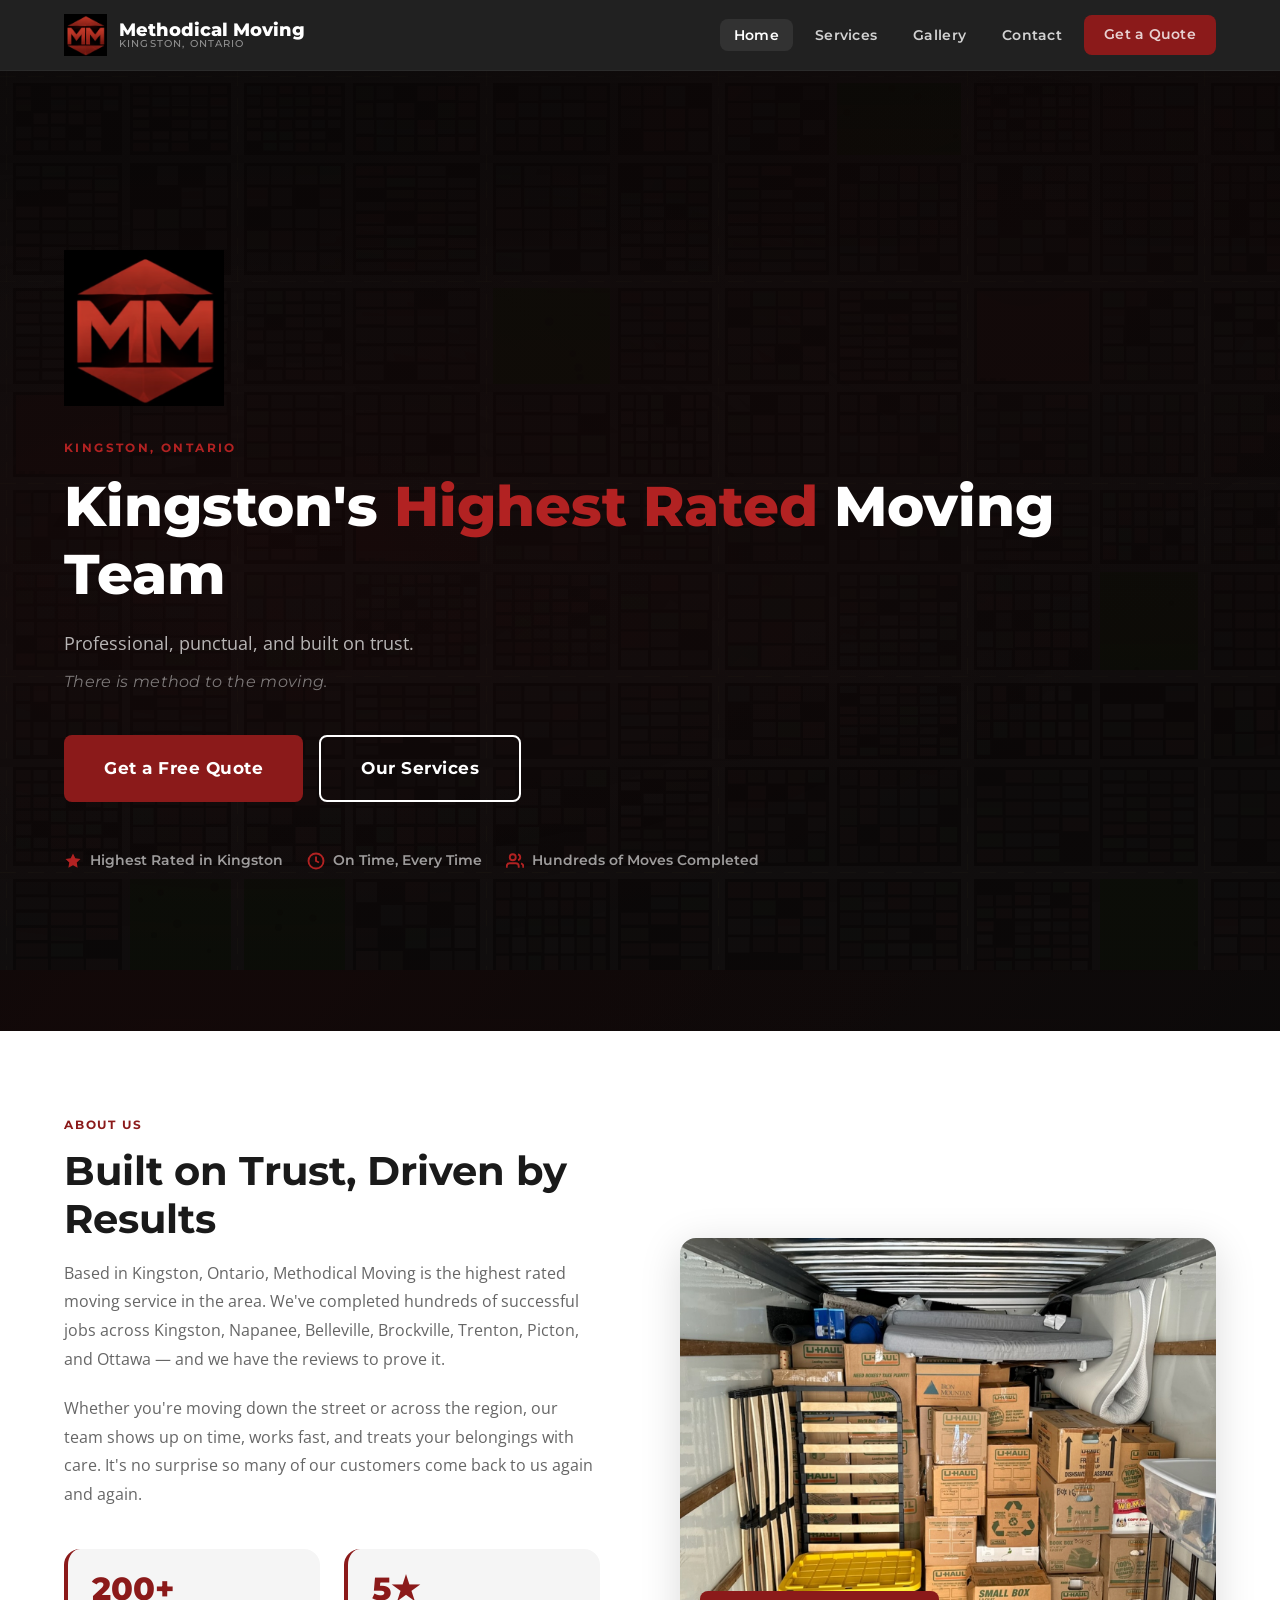
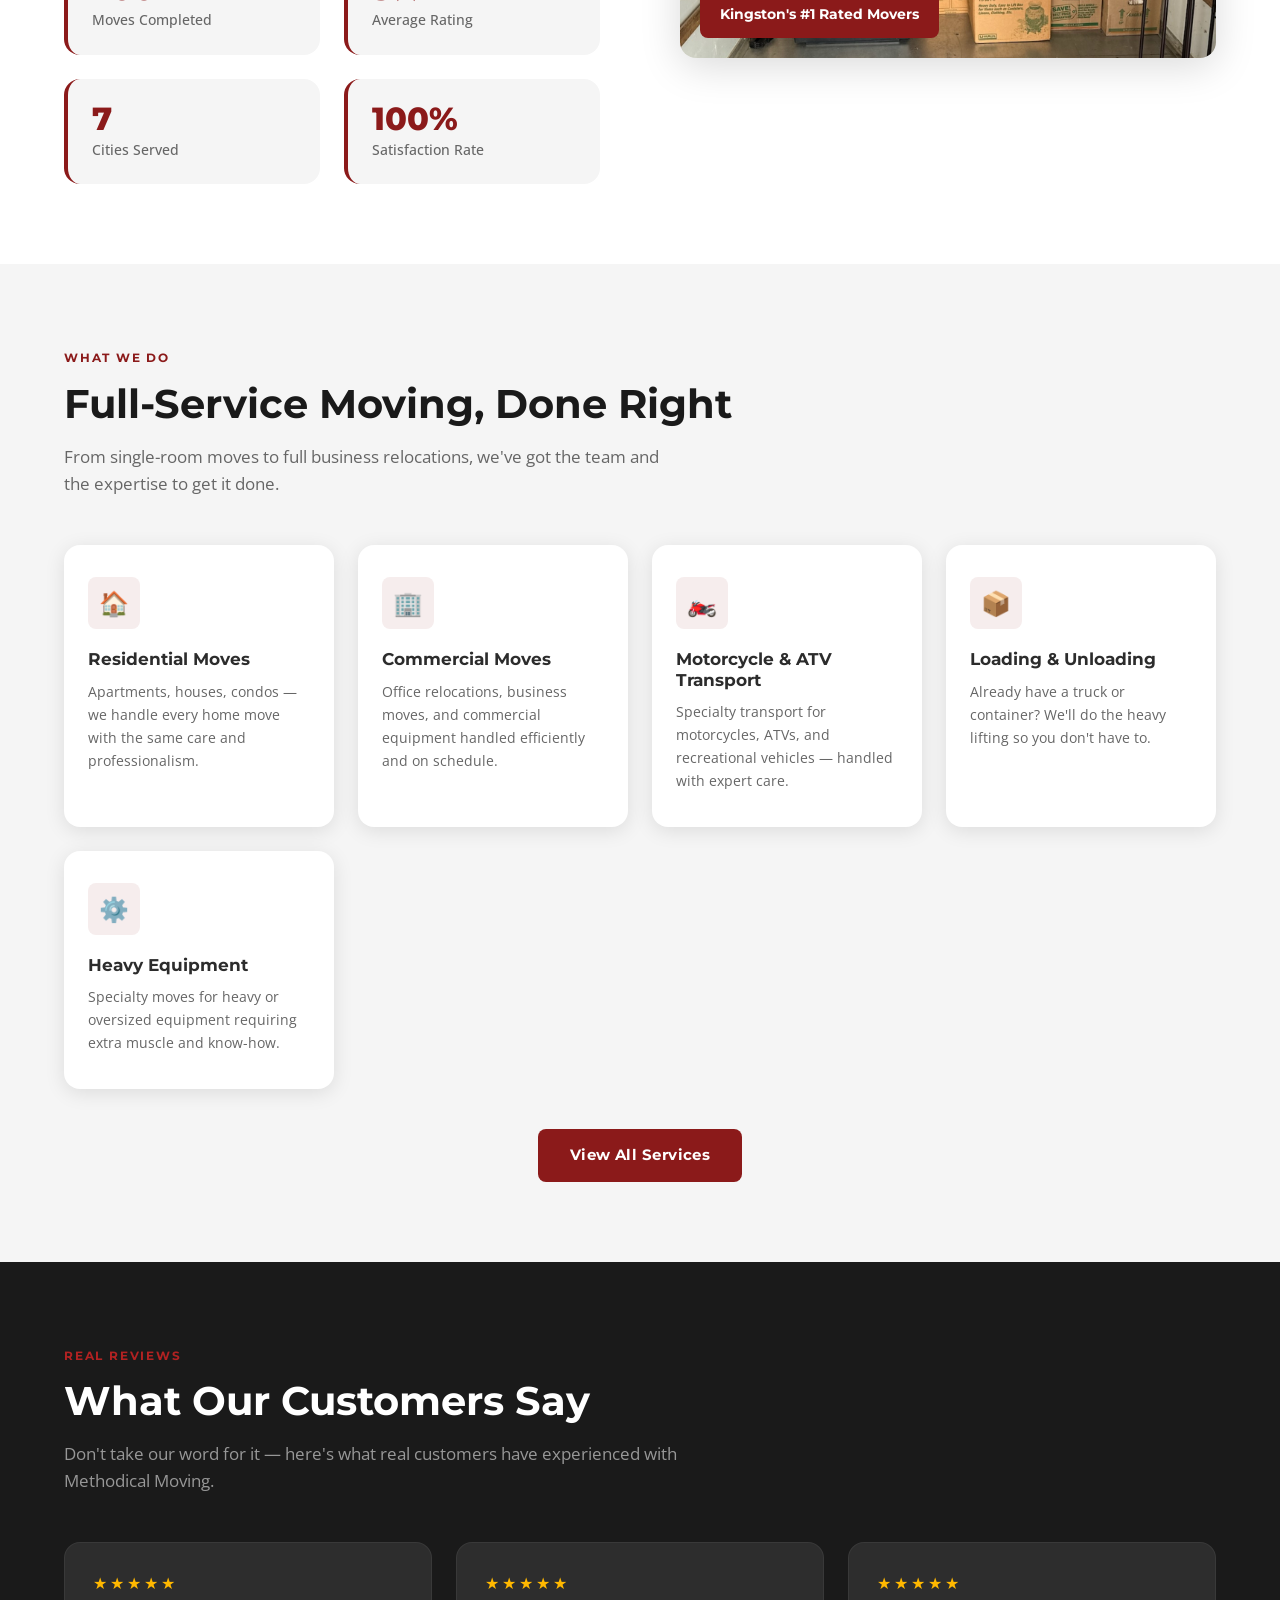
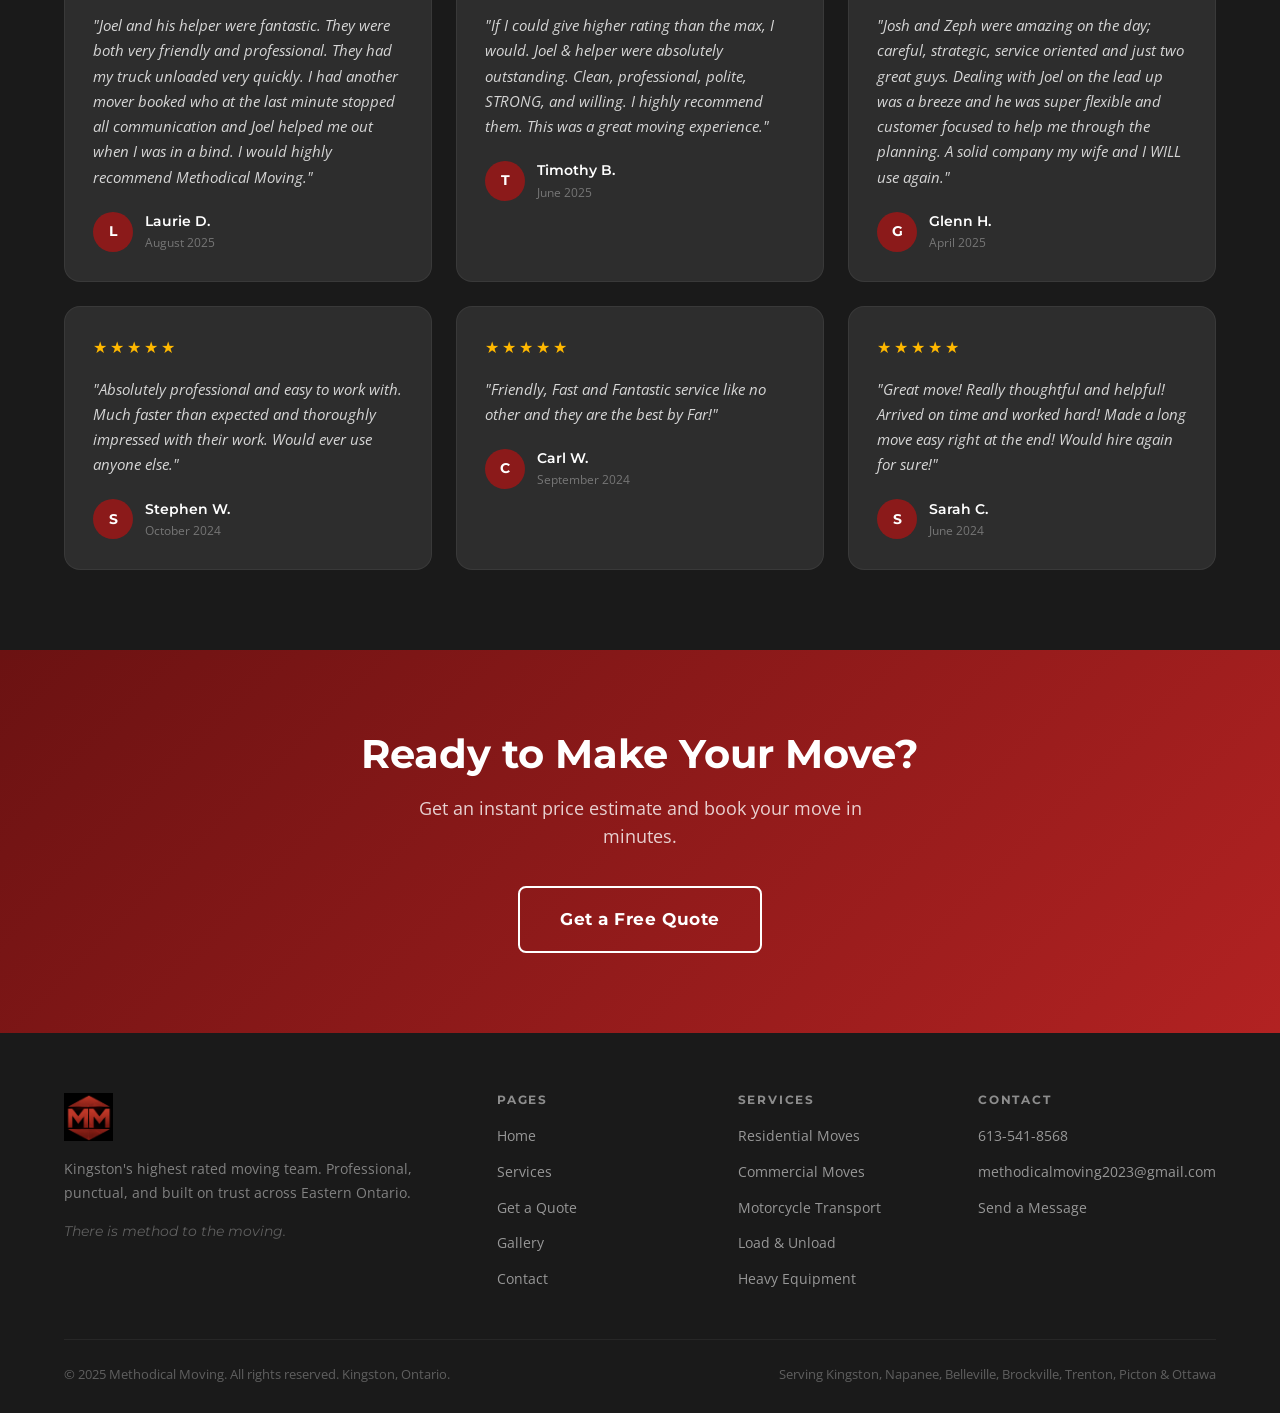
==== commit e0cce1de: "Add bird's-eye town map background and wire up Web3Forms email notifications - Bird's-eye town map c" ====
--- a/website/index.html
+++ b/website/index.html
@@ -295,5 +295,6 @@
 </footer>
 
 <script src="js/main.js"></script>
+<script src="js/town-map.js"></script>
 </body>
 </html>
--- a/website/css/styles.css
+++ b/website/css/styles.css
@@ -240,11 +240,29 @@
 .page-content { padding-top: 70px; }
 
 /* ===========================
+   TOWN MAP CANVAS BACKGROUND
+   =========================== */
+.town-canvas {
+  position: absolute;
+  top: 0;
+  left: 0;
+  pointer-events: none;
+  z-index: 0;
+  animation: townDrift 100s ease-in-out infinite alternate;
+  will-change: transform;
+}
+
+@keyframes townDrift {
+  0%   { transform: translateX(0)    scale(1.00); }
+  100% { transform: translateX(-22%) scale(1.04); }
+}
+
+/* ===========================
    HERO
    =========================== */
 .hero {
   min-height: 100vh;
-  background: linear-gradient(135deg, #1a1a1a 0%, #2d1010 50%, #1a1a1a 100%);
+  background: linear-gradient(135deg, #111111 0%, #220e0e 50%, #111111 100%);
   display: flex;
   align-items: center;
   position: relative;
@@ -254,13 +272,15 @@
   content: '';
   position: absolute;
   inset: 0;
+  z-index: 1;
   background:
-    radial-gradient(ellipse at 20% 50%, rgba(139,26,26,0.2) 0%, transparent 60%),
-    radial-gradient(ellipse at 80% 20%, rgba(139,26,26,0.1) 0%, transparent 50%);
+    linear-gradient(to bottom, rgba(10,6,6,0.78) 0%, rgba(10,6,6,0.62) 100%),
+    radial-gradient(ellipse at 20% 50%, rgba(139,26,26,0.22) 0%, transparent 60%),
+    radial-gradient(ellipse at 80% 20%, rgba(139,26,26,0.12) 0%, transparent 50%);
 }
 .hero-inner {
   position: relative;
-  z-index: 1;
+  z-index: 2;
   display: flex;
   align-items: center;
   gap: 60px;
@@ -518,9 +538,25 @@
    SERVICES PAGE
    =========================== */
 .page-hero {
-  background: linear-gradient(135deg, #1a1a1a 0%, #2d1010 100%);
+  background: linear-gradient(135deg, #111111 0%, #220e0e 100%);
   padding: 100px 0 80px;
   text-align: center;
+  position: relative;
+  overflow: hidden;
+}
+.page-hero::before {
+  content: '';
+  position: absolute;
+  inset: 0;
+  z-index: 1;
+  background:
+    linear-gradient(to bottom, rgba(10,6,6,0.80) 0%, rgba(10,6,6,0.65) 100%),
+    radial-gradient(ellipse at 50% 80%, rgba(139,26,26,0.18) 0%, transparent 60%);
+  pointer-events: none;
+}
+.page-hero .container {
+  position: relative;
+  z-index: 2;
 }
 .page-hero h1 { color: var(--white); margin-bottom: 16px; }
 .page-hero p {
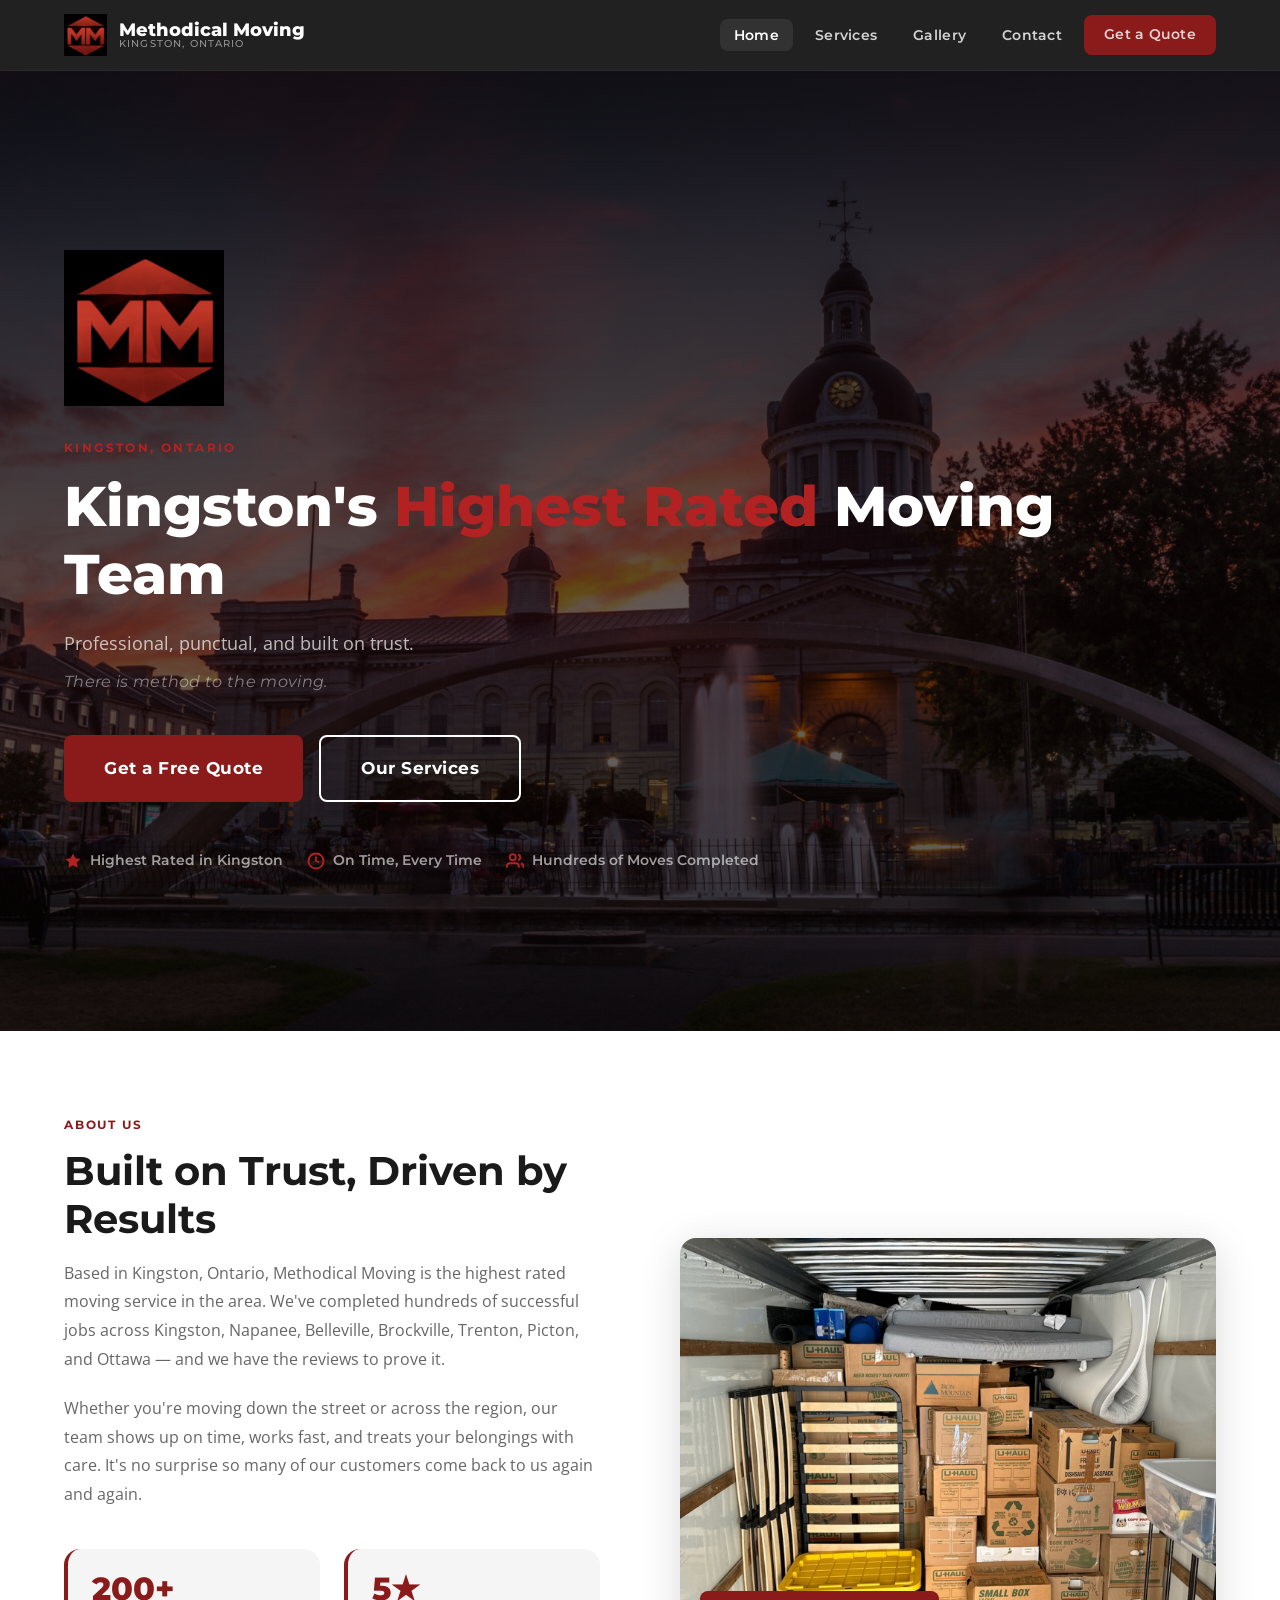
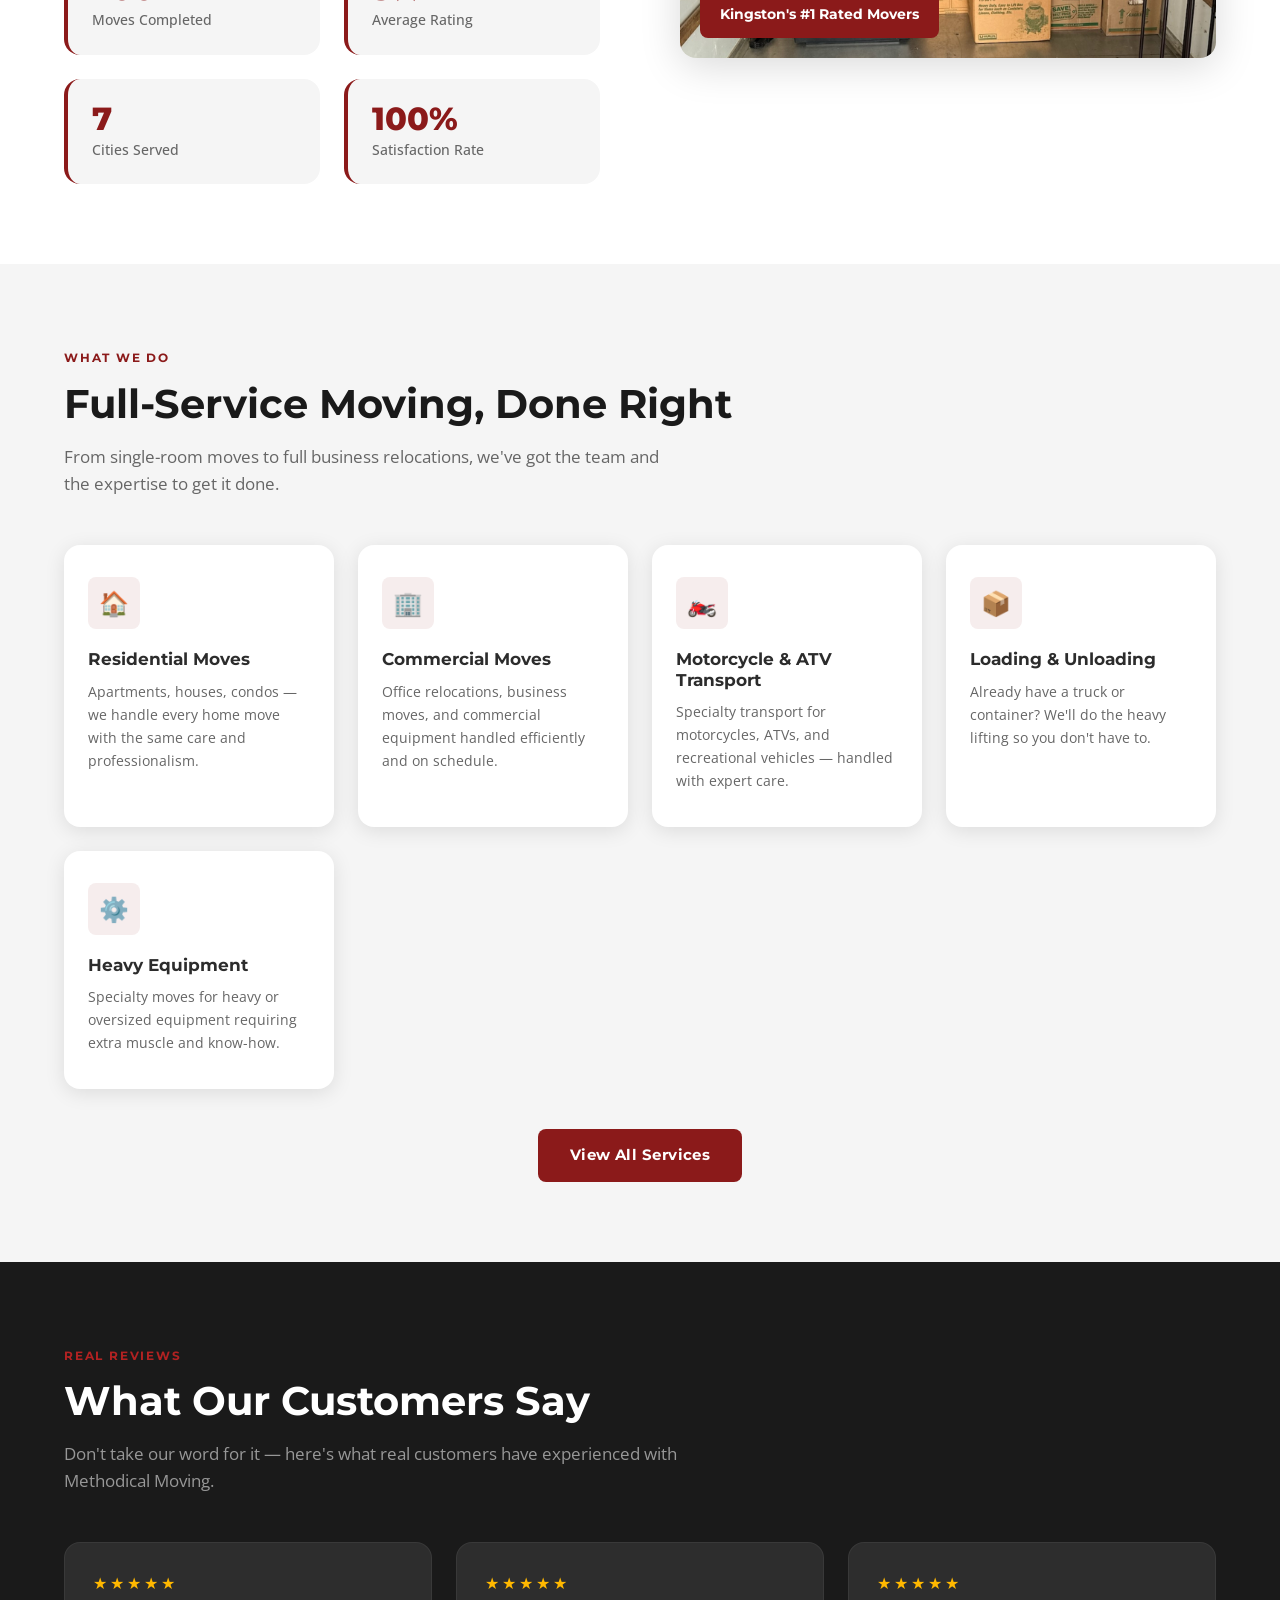
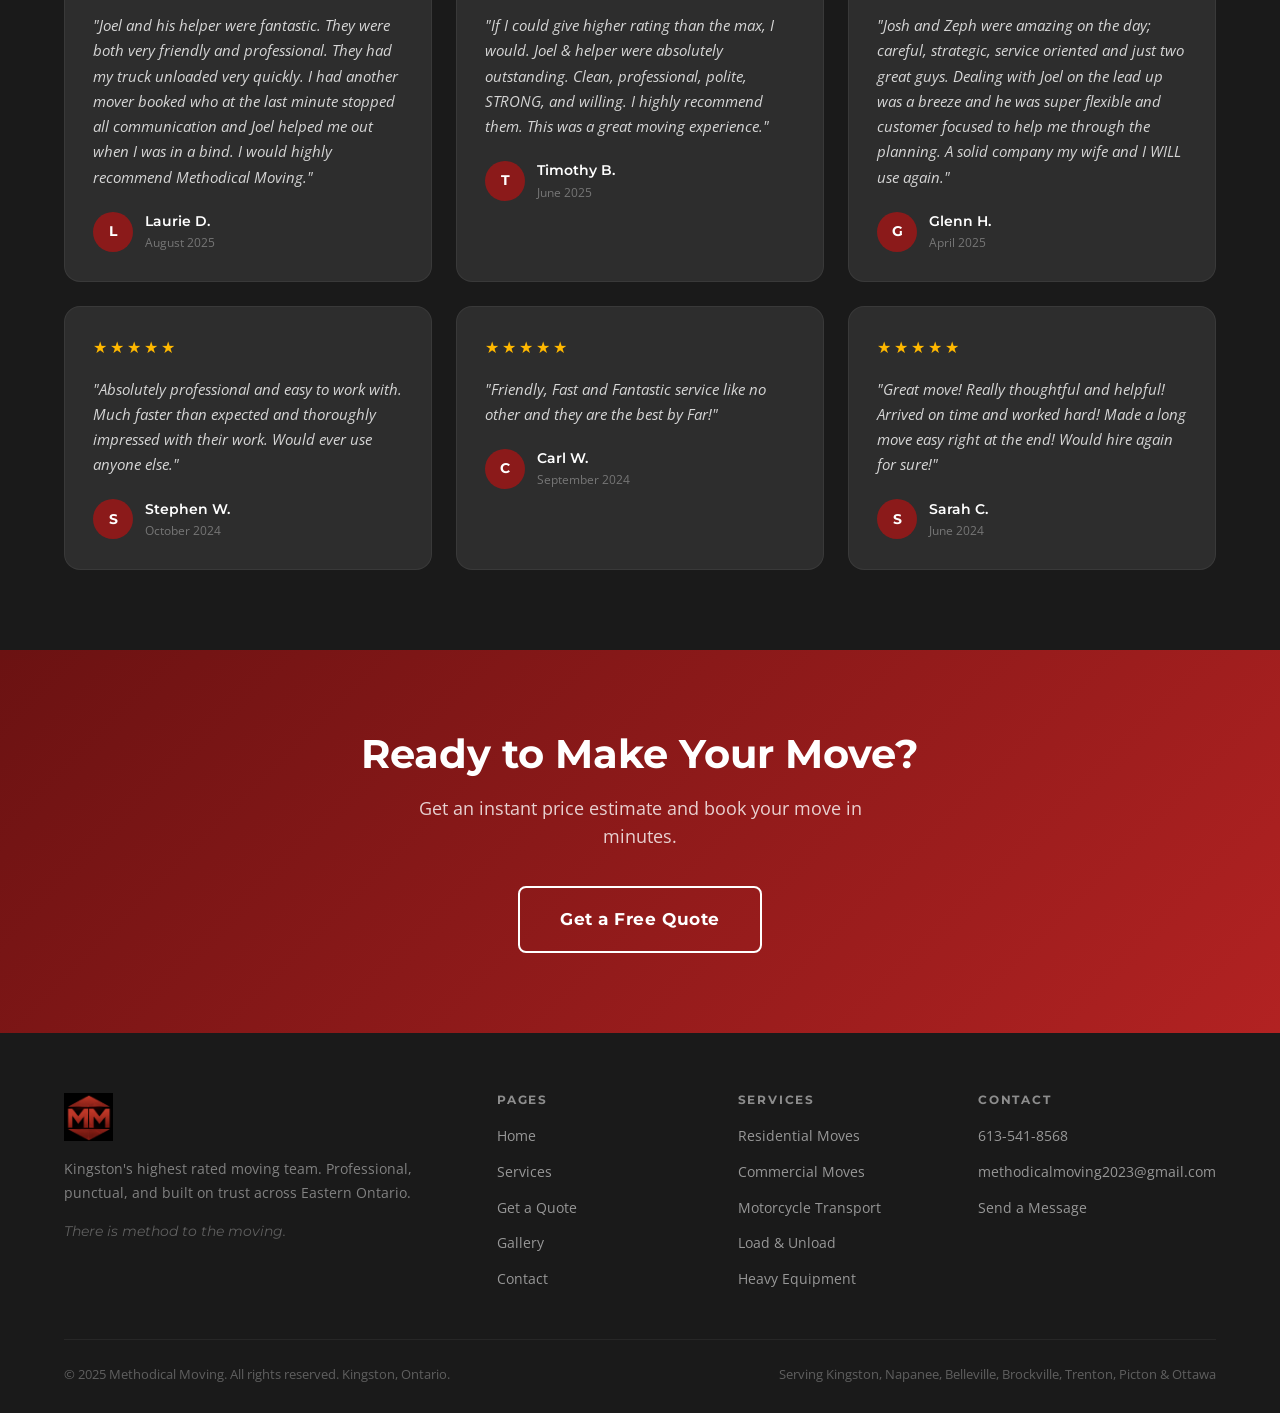
==== commit ac7dc021: "Replace generated town map with Kingston City Hall sunset photo Co-Authored-By: Claude Sonnet 4.6 <n" ====
--- a/website/index.html
+++ b/website/index.html
@@ -295,6 +295,5 @@
 </footer>
 
 <script src="js/main.js"></script>
-<script src="js/town-map.js"></script>
 </body>
 </html>
--- a/website/css/styles.css
+++ b/website/css/styles.css
@@ -240,29 +240,11 @@
 .page-content { padding-top: 70px; }
 
 /* ===========================
-   TOWN MAP CANVAS BACKGROUND
-   =========================== */
-.town-canvas {
-  position: absolute;
-  top: 0;
-  left: 0;
-  pointer-events: none;
-  z-index: 0;
-  animation: townDrift 100s ease-in-out infinite alternate;
-  will-change: transform;
-}
-
-@keyframes townDrift {
-  0%   { transform: translateX(0)    scale(1.00); }
-  100% { transform: translateX(-22%) scale(1.04); }
-}
-
-/* ===========================
    HERO
    =========================== */
 .hero {
   min-height: 100vh;
-  background: linear-gradient(135deg, #111111 0%, #220e0e 50%, #111111 100%);
+  background: url('../assets/kingston-hero.jpg') center 65% / cover no-repeat;
   display: flex;
   align-items: center;
   position: relative;
@@ -274,8 +256,8 @@
   inset: 0;
   z-index: 1;
   background:
-    linear-gradient(to bottom, rgba(10,6,6,0.78) 0%, rgba(10,6,6,0.62) 100%),
-    radial-gradient(ellipse at 20% 50%, rgba(139,26,26,0.22) 0%, transparent 60%),
+    linear-gradient(to bottom, rgba(6,3,3,0.78) 0%, rgba(6,3,3,0.58) 60%, rgba(6,3,3,0.70) 100%),
+    radial-gradient(ellipse at 20% 50%, rgba(139,26,26,0.25) 0%, transparent 60%),
     radial-gradient(ellipse at 80% 20%, rgba(139,26,26,0.12) 0%, transparent 50%);
 }
 .hero-inner {
@@ -538,7 +520,7 @@
    SERVICES PAGE
    =========================== */
 .page-hero {
-  background: linear-gradient(135deg, #111111 0%, #220e0e 100%);
+  background: url('../assets/kingston-hero.jpg') center 65% / cover no-repeat;
   padding: 100px 0 80px;
   text-align: center;
   position: relative;
@@ -550,8 +532,8 @@
   inset: 0;
   z-index: 1;
   background:
-    linear-gradient(to bottom, rgba(10,6,6,0.80) 0%, rgba(10,6,6,0.65) 100%),
-    radial-gradient(ellipse at 50% 80%, rgba(139,26,26,0.18) 0%, transparent 60%);
+    linear-gradient(to bottom, rgba(8,4,4,0.74) 0%, rgba(8,4,4,0.58) 100%),
+    radial-gradient(ellipse at 50% 80%, rgba(139,26,26,0.22) 0%, transparent 60%);
   pointer-events: none;
 }
 .page-hero .container {
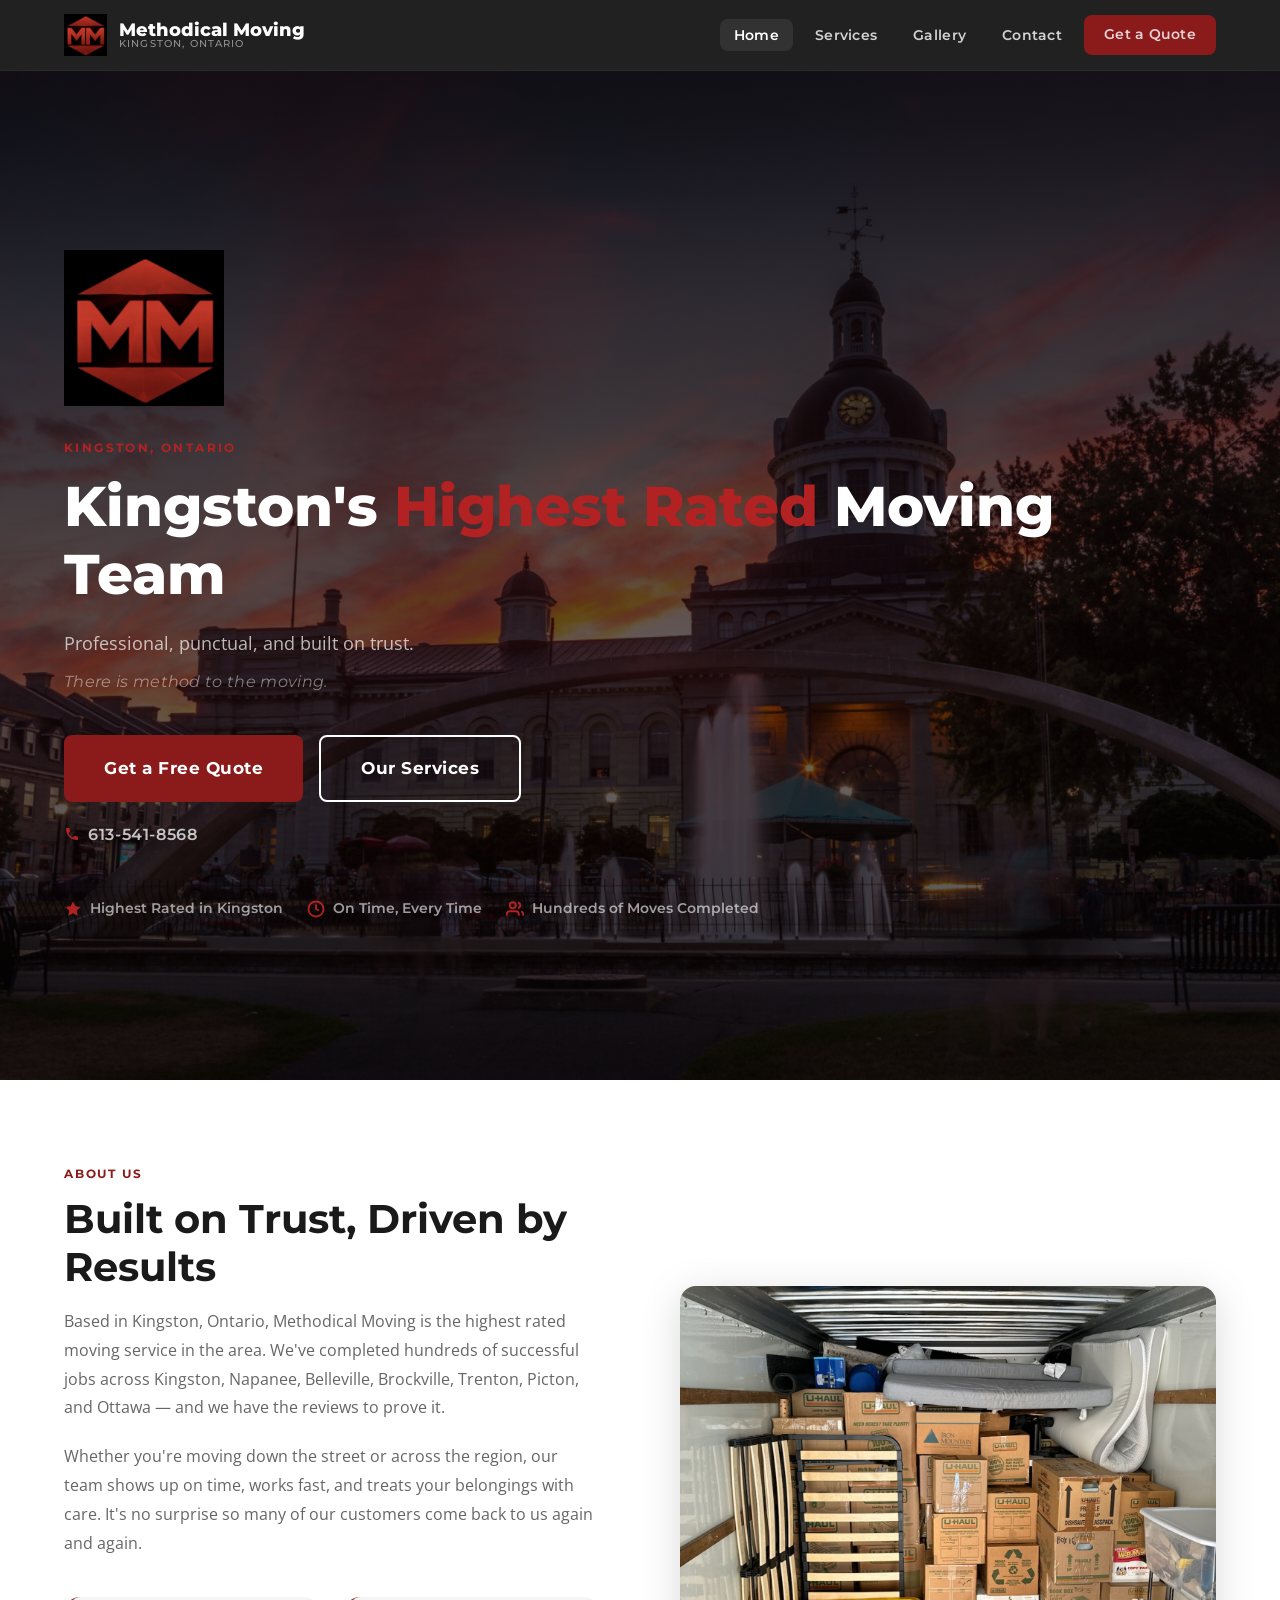
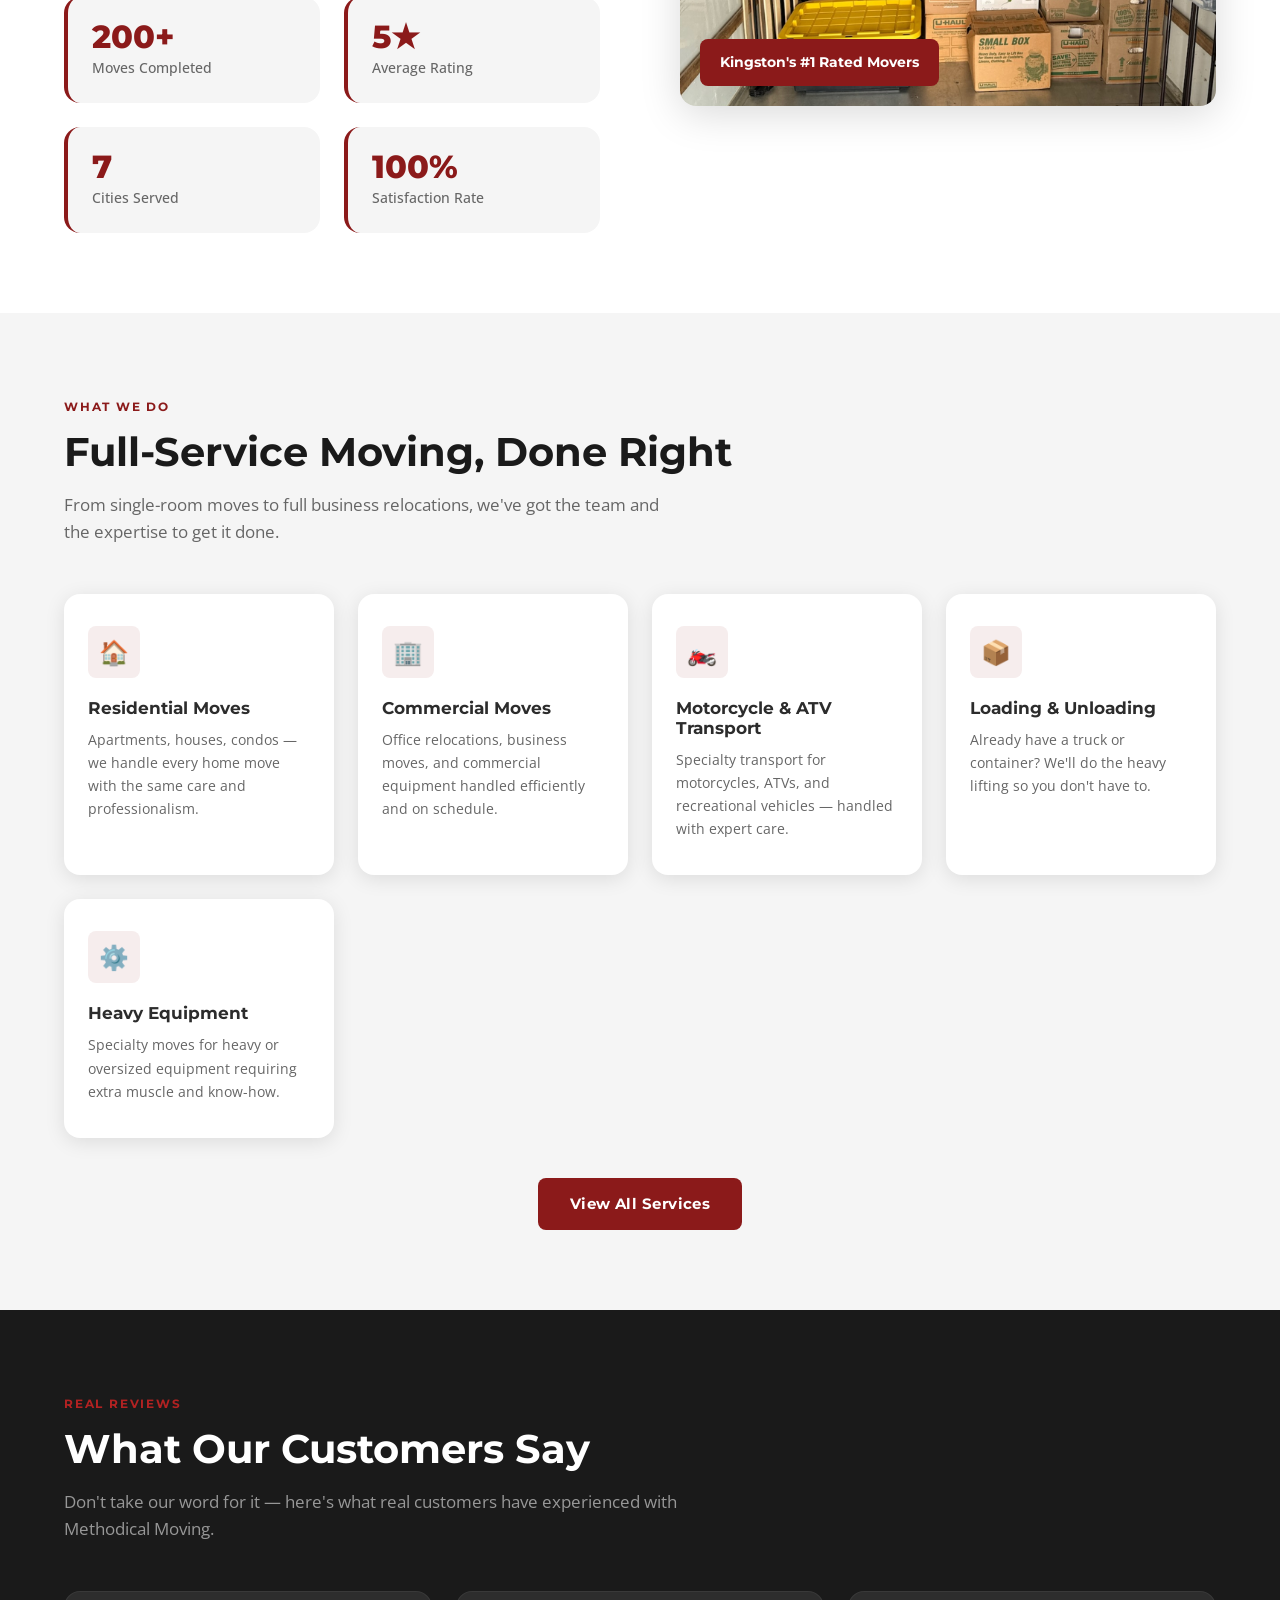
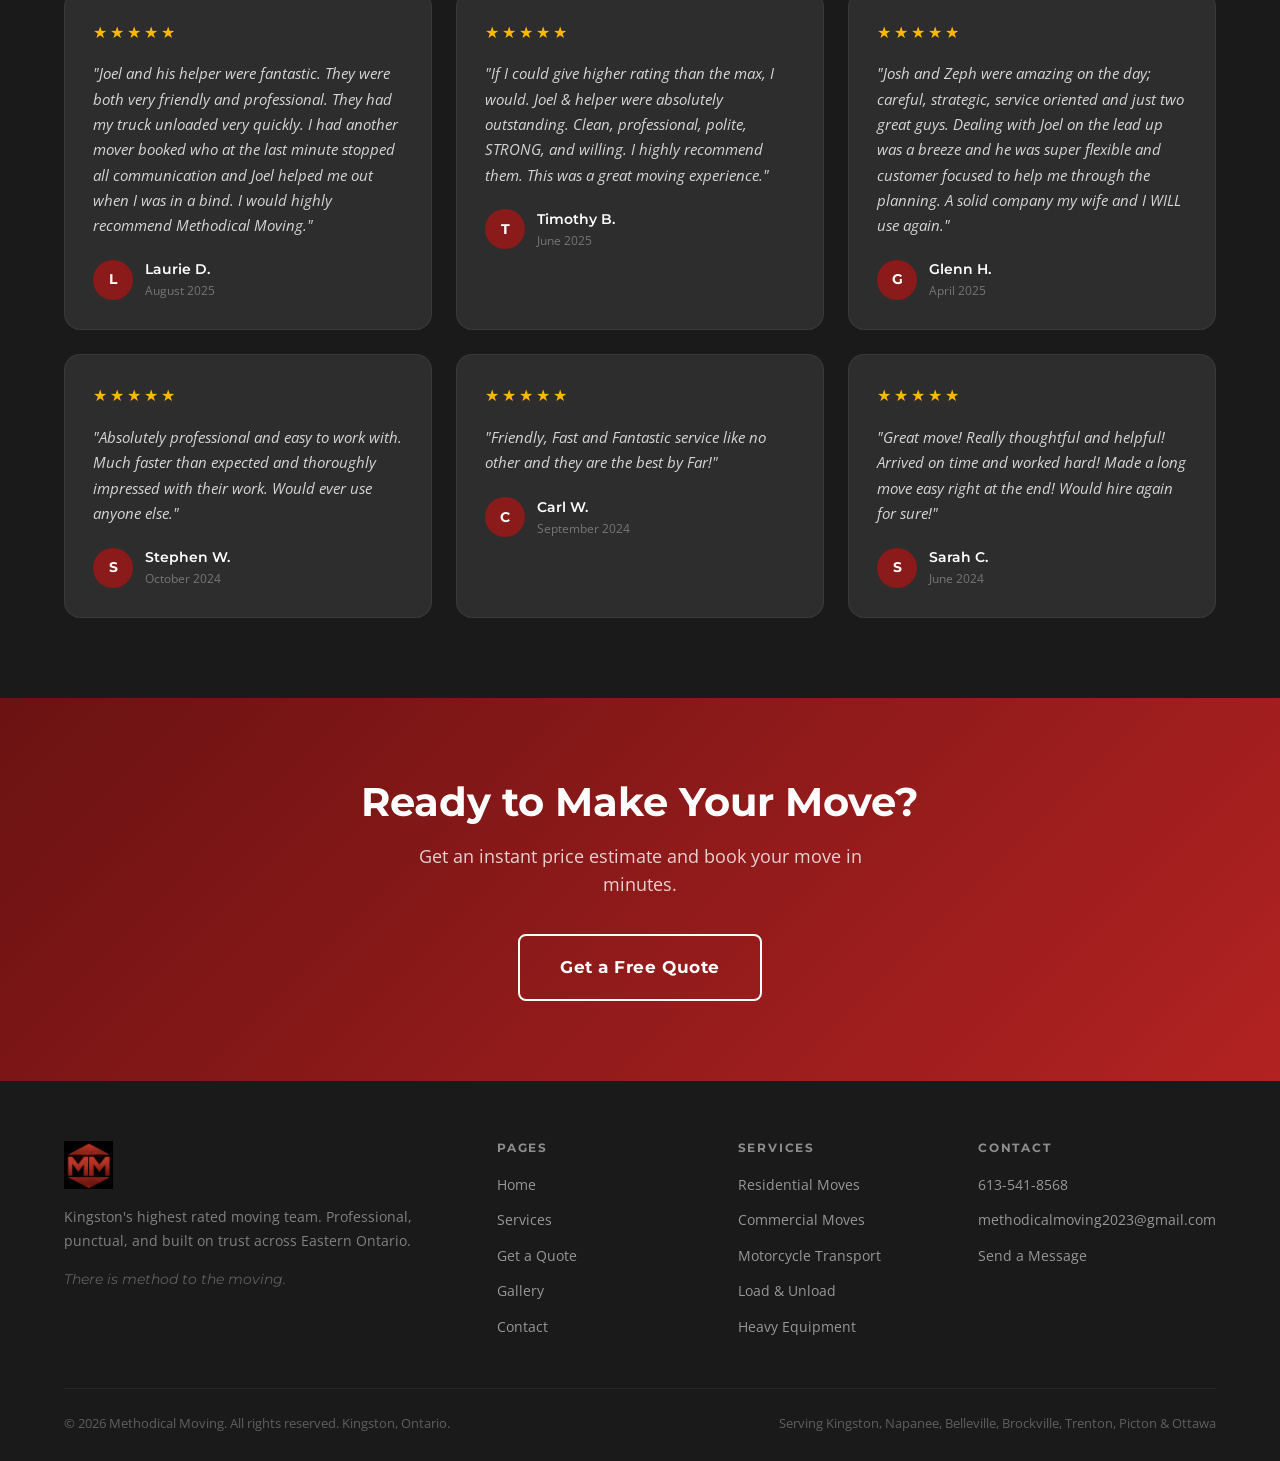
==== commit 65de7990: "UX improvements: copyright year, gallery captions, taller page-hero, phone in hero, mobile call butt" ====
--- a/website/index.html
+++ b/website/index.html
@@ -56,6 +56,10 @@
             <a href="quote.html" class="btn btn-primary btn-lg">Get a Free Quote</a>
             <a href="services.html" class="btn btn-outline btn-lg">Our Services</a>
           </div>
+          <a href="tel:6135418568" class="hero-phone">
+            <svg width="16" height="16" viewBox="0 0 24 24" fill="currentColor"><path d="M6.6 10.8c1.4 2.8 3.8 5.1 6.6 6.6l2.2-2.2c.3-.3.7-.4 1-.2 1.1.4 2.3.6 3.6.6.6 0 1 .4 1 1V20c0 .6-.4 1-1 1-9.4 0-17-7.6-17-17 0-.6.4-1 1-1h3.5c.6 0 1 .4 1 1 0 1.3.2 2.5.6 3.6.1.3 0 .7-.2 1L6.6 10.8z"/></svg>
+            613-541-8568
+          </a>
           <div class="hero-badges">
             <div class="hero-badge">
               <svg width="18" height="18" viewBox="0 0 24 24" fill="currentColor"><path d="M12 2l3.09 6.26L22 9.27l-5 4.87 1.18 6.88L12 17.77l-6.18 3.25L7 14.14 2 9.27l6.91-1.01L12 2z"/></svg>
@@ -288,12 +292,16 @@
       </div>
     </div>
     <div class="footer-bottom">
-      <p>&copy; 2025 Methodical Moving. All rights reserved. Kingston, Ontario.</p>
+      <p>&copy; 2026 Methodical Moving. All rights reserved. Kingston, Ontario.</p>
       <p>Serving Kingston, Napanee, Belleville, Brockville, Trenton, Picton &amp; Ottawa</p>
     </div>
   </div>
 </footer>
 
+<a href="tel:6135418568" class="mobile-call-btn">
+  <svg width="18" height="18" viewBox="0 0 24 24" fill="currentColor"><path d="M6.6 10.8c1.4 2.8 3.8 5.1 6.6 6.6l2.2-2.2c.3-.3.7-.4 1-.2 1.1.4 2.3.6 3.6.6.6 0 1 .4 1 1V20c0 .6-.4 1-1 1-9.4 0-17-7.6-17-17 0-.6.4-1 1-1h3.5c.6 0 1 .4 1 1 0 1.3.2 2.5.6 3.6.1.3 0 .7-.2 1L6.6 10.8z"/></svg>
+  Call Now — 613-541-8568
+</a>
 <script src="js/main.js"></script>
 </body>
 </html>
--- a/website/css/styles.css
+++ b/website/css/styles.css
@@ -309,6 +309,21 @@
   gap: 16px;
   flex-wrap: wrap;
 }
+.hero-phone {
+  display: inline-flex;
+  align-items: center;
+  gap: 8px;
+  margin-top: 20px;
+  color: rgba(255,255,255,0.75);
+  font-family: 'Montserrat', sans-serif;
+  font-size: 1rem;
+  font-weight: 600;
+  letter-spacing: 0.04em;
+  transition: color var(--transition);
+}
+.hero-phone:hover { color: var(--white); }
+.hero-phone svg { color: var(--primary-light); flex-shrink: 0; }
+
 .hero-badges {
   display: flex;
   gap: 24px;
@@ -521,7 +536,7 @@
    =========================== */
 .page-hero {
   background: url('../assets/kingston-hero.jpg') center 65% / cover no-repeat;
-  padding: 100px 0 80px;
+  padding: 160px 0 130px;
   text-align: center;
   position: relative;
   overflow: hidden;
@@ -1063,6 +1078,38 @@
 .footer-bottom p {
   font-size: 0.8rem;
   color: rgba(255,255,255,0.3);
+}
+
+/* ===========================
+   MOBILE CALL BUTTON
+   =========================== */
+.mobile-call-btn {
+  display: none;
+}
+
+@media (max-width: 640px) {
+  .mobile-call-btn {
+    display: flex;
+    align-items: center;
+    justify-content: center;
+    gap: 10px;
+    position: fixed;
+    bottom: 0;
+    left: 0;
+    right: 0;
+    z-index: 999;
+    background: var(--primary);
+    color: var(--white);
+    font-family: 'Montserrat', sans-serif;
+    font-weight: 700;
+    font-size: 1rem;
+    letter-spacing: 0.04em;
+    padding: 16px;
+    text-decoration: none;
+    box-shadow: 0 -4px 20px rgba(0,0,0,0.25);
+  }
+  /* Push footer content up so it isn't hidden behind the button */
+  .footer-bottom { padding-bottom: 72px; }
 }
 
 /* ===========================
